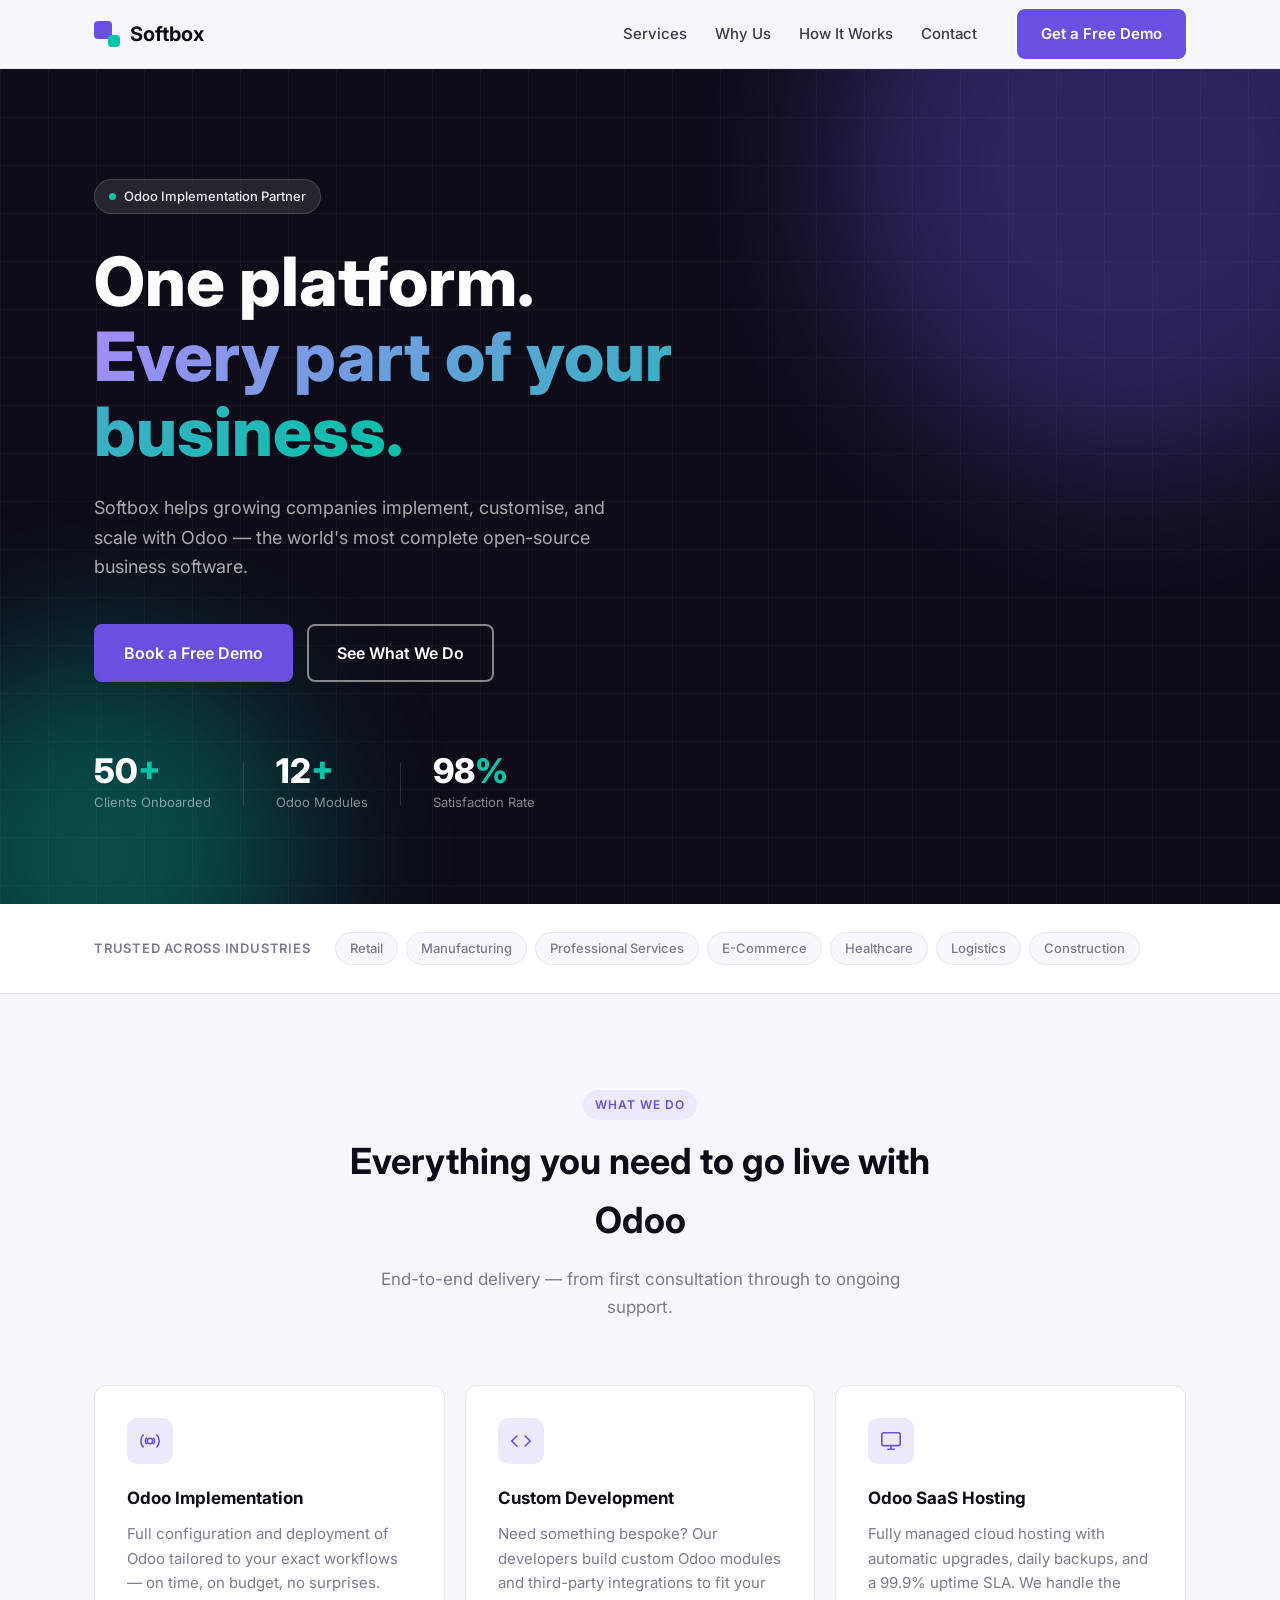
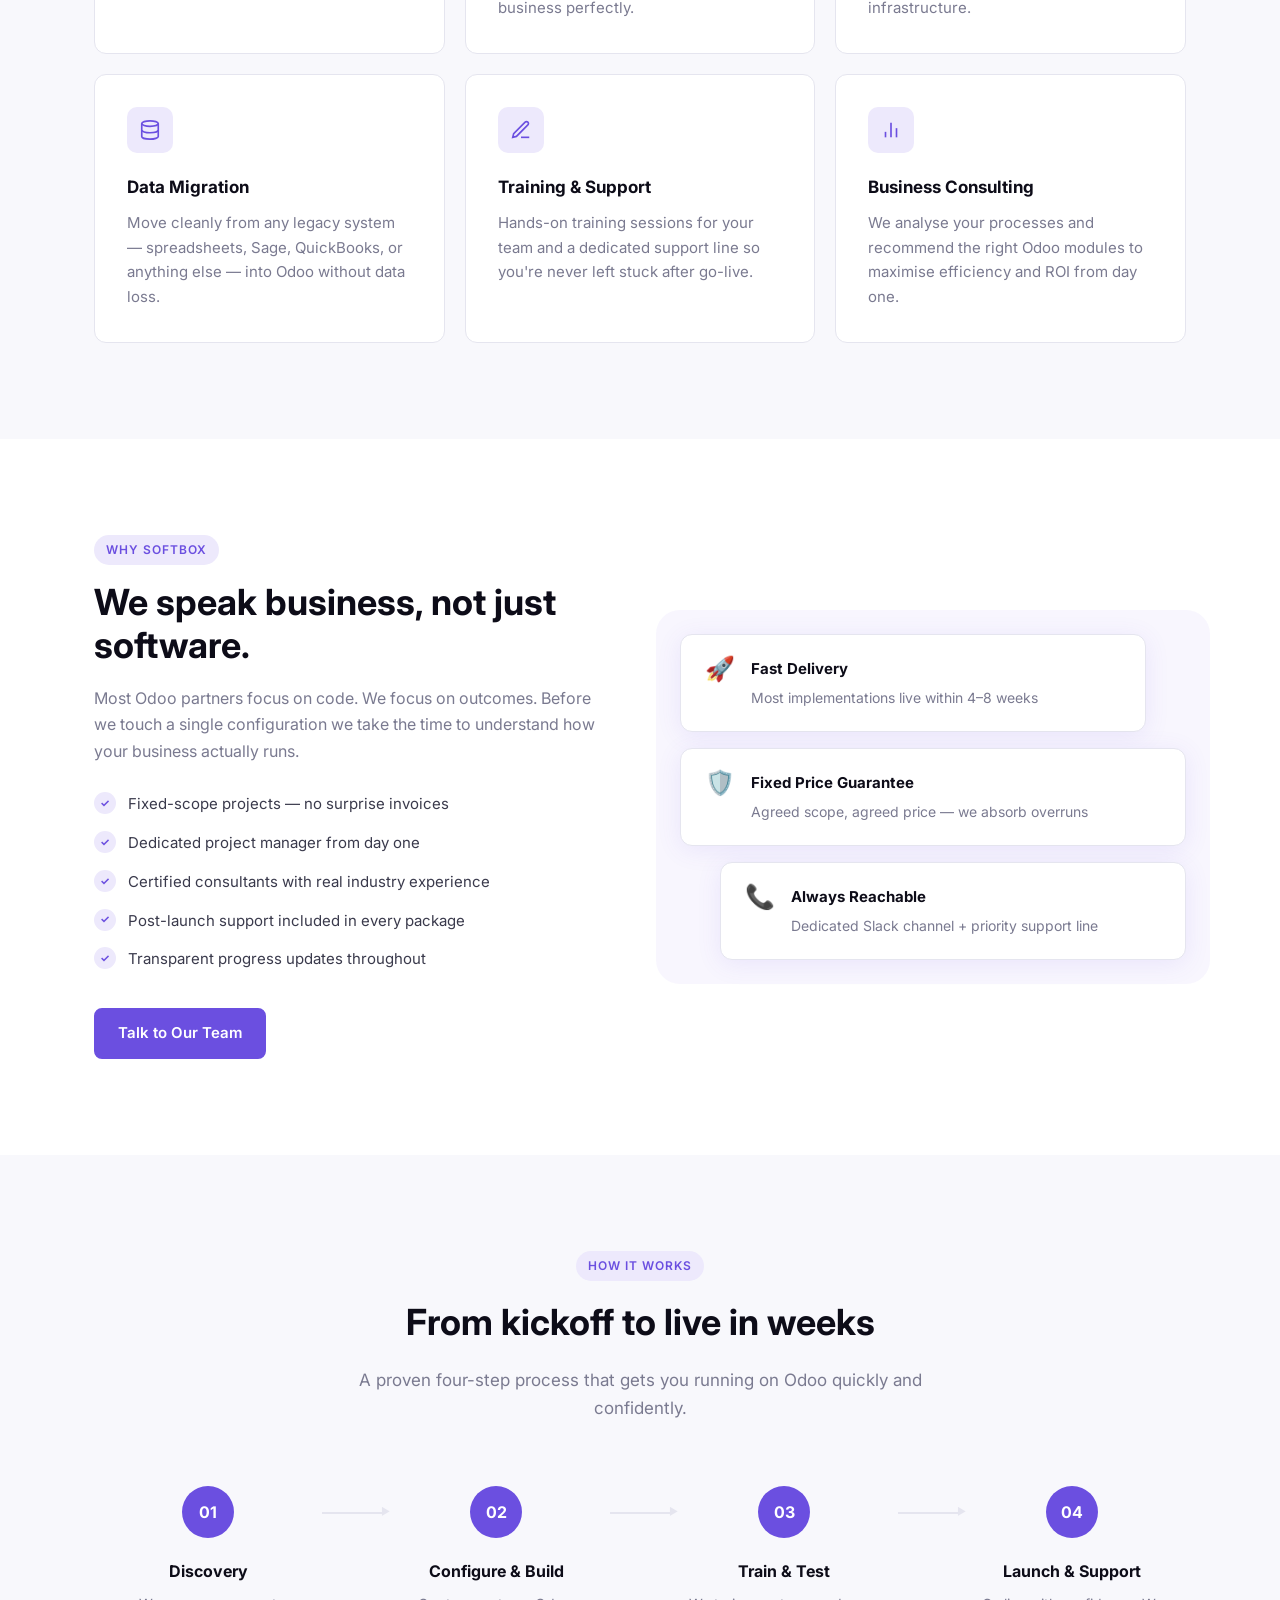
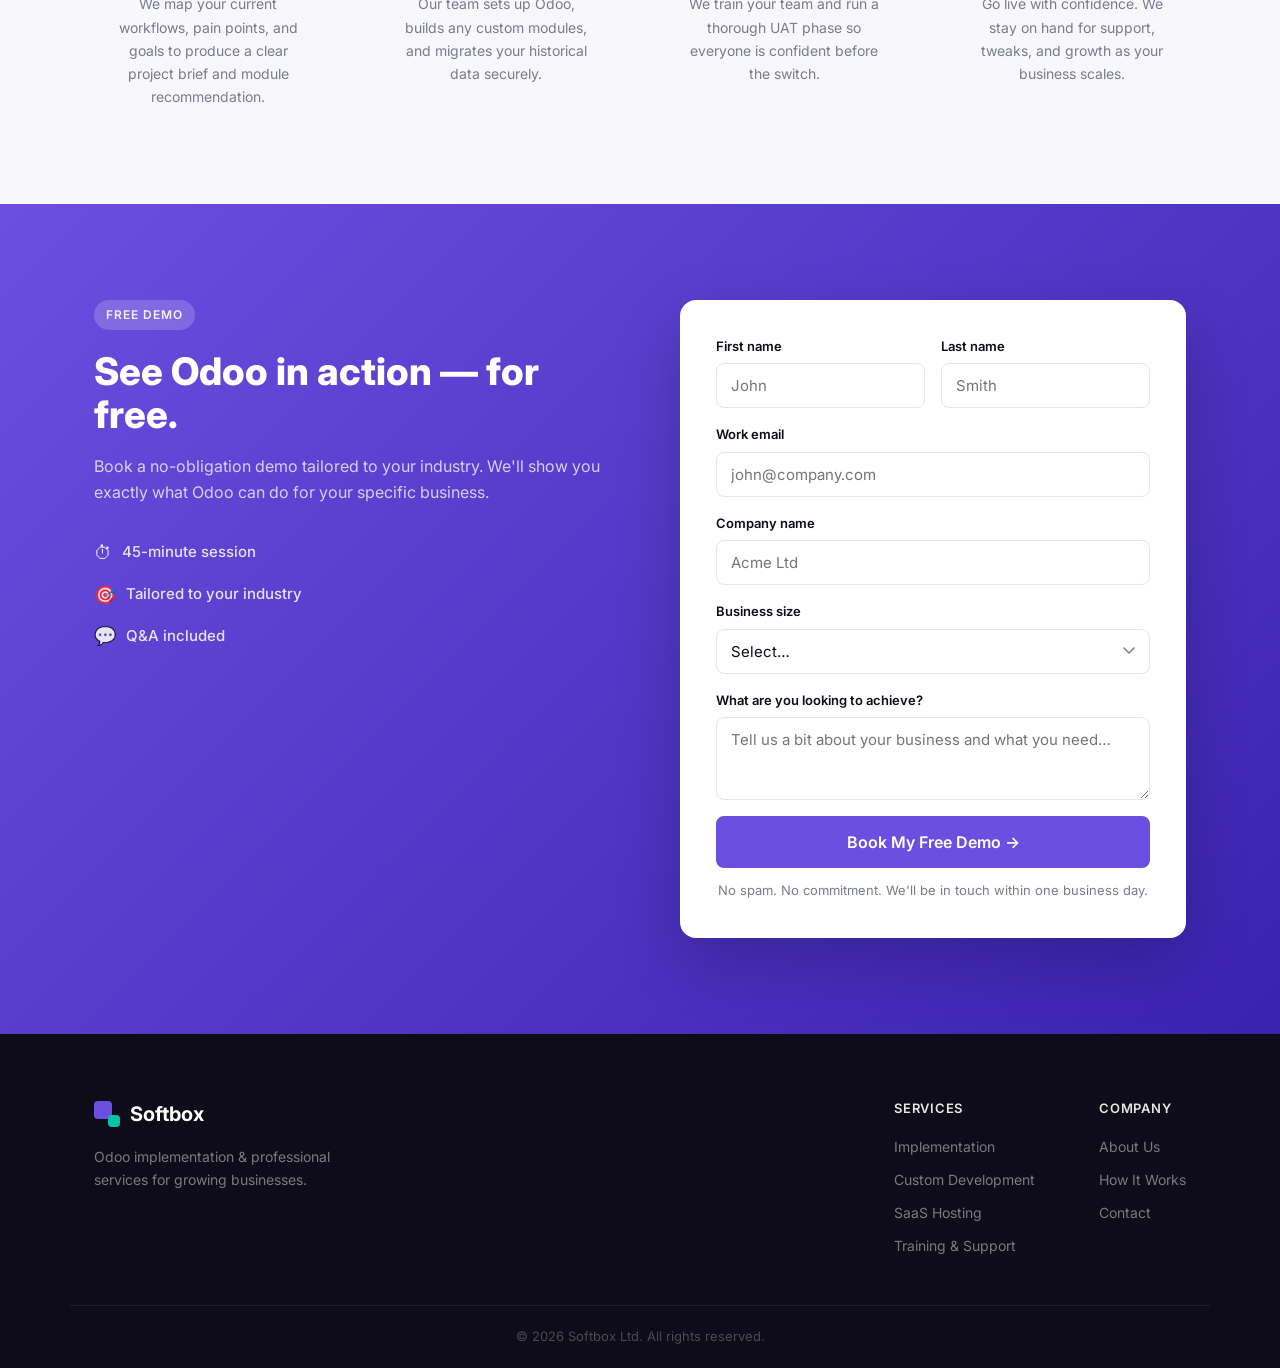
==== index.html @ 6c89c72e "main" ====
<!DOCTYPE html>
<html lang="en">
<head>
  <meta charset="UTF-8" />
  <meta name="viewport" content="width=device-width, initial-scale=1.0" />
  <meta name="description" content="Softbox helps growing businesses implement, customise, and scale with Odoo — the world's most complete business software." />
  <title>Softbox – Odoo Solutions & Professional Services</title>
  <link rel="preconnect" href="https://fonts.googleapis.com" />
  <link rel="preconnect" href="https://fonts.gstatic.com" crossorigin />
  <link href="https://fonts.googleapis.com/css2?family=Inter:wght@300;400;500;600;700;800&display=swap" rel="stylesheet" />
  <link rel="stylesheet" href="style.css" />
</head>
<body>

  <!-- NAV -->
  <header class="nav" id="nav">
    <div class="container nav__inner">
      <a href="#" class="nav__logo">
        <div class="logo-mark">
          <div class="logo-mark__sq logo-mark__sq--a"></div>
          <div class="logo-mark__sq logo-mark__sq--b"></div>
        </div>
        Softbox
      </a>
      <nav class="nav__links" id="navLinks">
        <a href="#services">Services</a>
        <a href="#why">Why Us</a>
        <a href="#process">How It Works</a>
        <a href="#contact">Contact</a>
      </nav>
      <a href="#contact" class="btn btn--primary nav__cta">Get a Free Demo</a>
      <button class="nav__burger" id="burger" aria-label="Toggle menu">
        <span></span><span></span><span></span>
      </button>
    </div>
  </header>

  <!-- HERO -->
  <section class="hero">
    <div class="hero__bg">
      <div class="hero__blob hero__blob--1"></div>
      <div class="hero__blob hero__blob--2"></div>
      <div class="hero__grid"></div>
    </div>
    <div class="container hero__inner">
      <div class="hero__pill">
        <span class="hero__pill-dot"></span>
        Odoo Implementation Partner
      </div>
      <h1 class="hero__h1">
        One platform.<br />
        <span class="grad">Every part of your business.</span>
      </h1>
      <p class="hero__sub">
        Softbox helps growing companies implement, customise, and scale with Odoo —
        the world's most complete open-source business software.
      </p>
      <div class="hero__btns">
        <a href="#contact" class="btn btn--primary btn--lg">Book a Free Demo</a>
        <a href="#services" class="btn btn--outline btn--lg">See What We Do</a>
      </div>
      <div class="hero__stats">
        <div class="hstat">
          <div class="hstat__n">50<span>+</span></div>
          <div class="hstat__l">Clients Onboarded</div>
        </div>
        <div class="hstat__sep"></div>
        <div class="hstat">
          <div class="hstat__n">12<span>+</span></div>
          <div class="hstat__l">Odoo Modules</div>
        </div>
        <div class="hstat__sep"></div>
        <div class="hstat">
          <div class="hstat__n">98<span>%</span></div>
          <div class="hstat__l">Satisfaction Rate</div>
        </div>
      </div>
    </div>
  </section>

  <!-- TRUST BAR -->
  <div class="trust">
    <div class="container trust__inner">
      <span class="trust__label">Trusted across industries</span>
      <div class="trust__pills">
        <span>Retail</span>
        <span>Manufacturing</span>
        <span>Professional Services</span>
        <span>E-Commerce</span>
        <span>Healthcare</span>
        <span>Logistics</span>
        <span>Construction</span>
      </div>
    </div>
  </div>

  <!-- SERVICES -->
  <section class="section services" id="services">
    <div class="container">
      <div class="sh">
        <span class="tag">What We Do</span>
        <h2>Everything you need to go live with Odoo</h2>
        <p>End-to-end delivery — from first consultation through to ongoing support.</p>
      </div>
      <div class="svc-grid">

        <div class="svc-card">
          <div class="svc-card__icon">
            <svg viewBox="0 0 24 24" fill="none" stroke="currentColor" stroke-width="1.8"><circle cx="12" cy="12" r="3"/><path d="M19.07 4.93a10 10 0 0 1 0 14.14M4.93 4.93a10 10 0 0 0 0 14.14"/><path d="M15.54 8.46a5 5 0 0 1 0 7.07M8.46 8.46a5 5 0 0 0 0 7.07"/></svg>
          </div>
          <h3>Odoo Implementation</h3>
          <p>Full configuration and deployment of Odoo tailored to your exact workflows — on time, on budget, no surprises.</p>
        </div>

        <div class="svc-card">
          <div class="svc-card__icon">
            <svg viewBox="0 0 24 24" fill="none" stroke="currentColor" stroke-width="1.8"><polyline points="16 18 22 12 16 6"/><polyline points="8 6 2 12 8 18"/></svg>
          </div>
          <h3>Custom Development</h3>
          <p>Need something bespoke? Our developers build custom Odoo modules and third-party integrations to fit your business perfectly.</p>
        </div>

        <div class="svc-card">
          <div class="svc-card__icon">
            <svg viewBox="0 0 24 24" fill="none" stroke="currentColor" stroke-width="1.8"><rect x="2" y="3" width="20" height="14" rx="2"/><path d="M8 21h8M12 17v4"/></svg>
          </div>
          <h3>Odoo SaaS Hosting</h3>
          <p>Fully managed cloud hosting with automatic upgrades, daily backups, and a 99.9% uptime SLA. We handle the infrastructure.</p>
        </div>

        <div class="svc-card">
          <div class="svc-card__icon">
            <svg viewBox="0 0 24 24" fill="none" stroke="currentColor" stroke-width="1.8"><ellipse cx="12" cy="5" rx="9" ry="3"/><path d="M21 12c0 1.66-4 3-9 3s-9-1.34-9-3"/><path d="M3 5v14c0 1.66 4 3 9 3s9-1.34 9-3V5"/></svg>
          </div>
          <h3>Data Migration</h3>
          <p>Move cleanly from any legacy system — spreadsheets, Sage, QuickBooks, or anything else — into Odoo without data loss.</p>
        </div>

        <div class="svc-card">
          <div class="svc-card__icon">
            <svg viewBox="0 0 24 24" fill="none" stroke="currentColor" stroke-width="1.8"><path d="M12 20h9"/><path d="M16.5 3.5a2.121 2.121 0 0 1 3 3L7 19l-4 1 1-4L16.5 3.5z"/></svg>
          </div>
          <h3>Training & Support</h3>
          <p>Hands-on training sessions for your team and a dedicated support line so you're never left stuck after go-live.</p>
        </div>

        <div class="svc-card">
          <div class="svc-card__icon">
            <svg viewBox="0 0 24 24" fill="none" stroke="currentColor" stroke-width="1.8"><line x1="18" y1="20" x2="18" y2="10"/><line x1="12" y1="20" x2="12" y2="4"/><line x1="6" y1="20" x2="6" y2="14"/></svg>
          </div>
          <h3>Business Consulting</h3>
          <p>We analyse your processes and recommend the right Odoo modules to maximise efficiency and ROI from day one.</p>
        </div>

      </div>
    </div>
  </section>

  <!-- WHY SOFTBOX -->
  <section class="section why" id="why">
    <div class="container why__inner">
      <div class="why__left">
        <span class="tag">Why Softbox</span>
        <h2>We speak business, not just software.</h2>
        <p>Most Odoo partners focus on code. We focus on outcomes. Before we touch a single configuration we take the time to understand how your business actually runs.</p>
        <ul class="checklist">
          <li><span class="tick">✓</span> Fixed-scope projects — no surprise invoices</li>
          <li><span class="tick">✓</span> Dedicated project manager from day one</li>
          <li><span class="tick">✓</span> Certified consultants with real industry experience</li>
          <li><span class="tick">✓</span> Post-launch support included in every package</li>
          <li><span class="tick">✓</span> Transparent progress updates throughout</li>
        </ul>
        <a href="#contact" class="btn btn--primary">Talk to Our Team</a>
      </div>
      <div class="why__right">
        <div class="why__card why__card--top">
          <div class="why__card-icon">🚀</div>
          <div>
            <strong>Fast Delivery</strong>
            <p>Most implementations live within 4–8 weeks</p>
          </div>
        </div>
        <div class="why__card why__card--mid">
          <div class="why__card-icon">🛡️</div>
          <div>
            <strong>Fixed Price Guarantee</strong>
            <p>Agreed scope, agreed price — we absorb overruns</p>
          </div>
        </div>
        <div class="why__card why__card--bot">
          <div class="why__card-icon">📞</div>
          <div>
            <strong>Always Reachable</strong>
            <p>Dedicated Slack channel + priority support line</p>
          </div>
        </div>
        <div class="why__deco"></div>
      </div>
    </div>
  </section>

  <!-- PROCESS -->
  <section class="section process" id="process">
    <div class="container">
      <div class="sh">
        <span class="tag">How It Works</span>
        <h2>From kickoff to live in weeks</h2>
        <p>A proven four-step process that gets you running on Odoo quickly and confidently.</p>
      </div>
      <div class="steps">
        <div class="step">
          <div class="step__num">01</div>
          <div class="step__body">
            <h3>Discovery</h3>
            <p>We map your current workflows, pain points, and goals to produce a clear project brief and module recommendation.</p>
          </div>
        </div>
        <div class="step__line"></div>
        <div class="step">
          <div class="step__num">02</div>
          <div class="step__body">
            <h3>Configure & Build</h3>
            <p>Our team sets up Odoo, builds any custom modules, and migrates your historical data securely.</p>
          </div>
        </div>
        <div class="step__line"></div>
        <div class="step">
          <div class="step__num">03</div>
          <div class="step__body">
            <h3>Train & Test</h3>
            <p>We train your team and run a thorough UAT phase so everyone is confident before the switch.</p>
          </div>
        </div>
        <div class="step__line"></div>
        <div class="step">
          <div class="step__num">04</div>
          <div class="step__body">
            <h3>Launch & Support</h3>
            <p>Go live with confidence. We stay on hand for support, tweaks, and growth as your business scales.</p>
          </div>
        </div>
      </div>
    </div>
  </section>

  <!-- CONTACT / CTA -->
  <section class="section contact" id="contact">
    <div class="container contact__inner">
      <div class="contact__left">
        <span class="tag tag--light">Free Demo</span>
        <h2>See Odoo in action — for free.</h2>
        <p>Book a no-obligation demo tailored to your industry. We'll show you exactly what Odoo can do for your specific business.</p>
        <div class="contact__perks">
          <div class="perk"><span>⏱</span> 45-minute session</div>
          <div class="perk"><span>🎯</span> Tailored to your industry</div>
          <div class="perk"><span>💬</span> Q&amp;A included</div>
        </div>
      </div>
      <div class="contact__right">
        <!-- Replace YOUR_FORM_ID with your Formspree form ID after signing up at formspree.io -->
        <form class="form" action="https://formspree.io/f/YOUR_FORM_ID" method="POST">
          <div class="form__row">
            <div class="form__group">
              <label for="fname">First name</label>
              <input id="fname" type="text" name="first_name" placeholder="John" required />
            </div>
            <div class="form__group">
              <label for="lname">Last name</label>
              <input id="lname" type="text" name="last_name" placeholder="Smith" required />
            </div>
          </div>
          <div class="form__group">
            <label for="email">Work email</label>
            <input id="email" type="email" name="email" placeholder="john@company.com" required />
          </div>
          <div class="form__group">
            <label for="company">Company name</label>
            <input id="company" type="text" name="company" placeholder="Acme Ltd" required />
          </div>
          <div class="form__group">
            <label for="size">Business size</label>
            <select id="size" name="size">
              <option value="" disabled selected>Select…</option>
              <option>1–10 employees</option>
              <option>11–50 employees</option>
              <option>51–200 employees</option>
              <option>200+ employees</option>
            </select>
          </div>
          <div class="form__group">
            <label for="msg">What are you looking to achieve?</label>
            <textarea id="msg" name="message" rows="3" placeholder="Tell us a bit about your business and what you need…"></textarea>
          </div>
          <button type="submit" class="btn btn--primary btn--lg btn--full">Book My Free Demo →</button>
          <p class="form__note">No spam. No commitment. We'll be in touch within one business day.</p>
        </form>
      </div>
    </div>
  </section>

  <!-- FOOTER -->
  <footer class="footer">
    <div class="container footer__inner">
      <div class="footer__brand">
        <a href="#" class="nav__logo footer__logo">
          <div class="logo-mark">
            <div class="logo-mark__sq logo-mark__sq--a"></div>
            <div class="logo-mark__sq logo-mark__sq--b"></div>
          </div>
          Softbox
        </a>
        <p>Odoo implementation &amp; professional services for growing businesses.</p>
      </div>
      <div class="footer__nav">
        <div class="footer__col">
          <h4>Services</h4>
          <a href="#services">Implementation</a>
          <a href="#services">Custom Development</a>
          <a href="#services">SaaS Hosting</a>
          <a href="#services">Training & Support</a>
        </div>
        <div class="footer__col">
          <h4>Company</h4>
          <a href="#why">About Us</a>
          <a href="#process">How It Works</a>
          <a href="#contact">Contact</a>
        </div>
      </div>
    </div>
    <div class="footer__bar">
      <div class="container">
        <p>&copy; 2026 Softbox Ltd. All rights reserved.</p>
      </div>
    </div>
  </footer>

  <script src="script.js"></script>
</body>
</html>
---- style.css ----
/* ============================================================
   SOFTBOX – STYLESHEET
   ============================================================ */

*, *::before, *::after { box-sizing: border-box; margin: 0; padding: 0; }

:root {
  --brand:        #6B4FE0;
  --brand-dark:   #4f35c2;
  --brand-light:  #ede9fc;
  --accent:       #00C4A7;
  --dark:         #0d0c18;
  --body:         #3a3a4c;
  --muted:        #7a7a90;
  --border:       #e5e5ef;
  --bg:           #f8f8fc;
  --white:        #ffffff;
  --r:            12px;
  --shadow:       0 4px 24px rgba(107,79,224,.10);
  --shadow-lg:    0 12px 48px rgba(107,79,224,.16);
  --font:         'Inter', system-ui, sans-serif;
}

html  { scroll-behavior: smooth; }
body  { font-family: var(--font); color: var(--body); background: var(--bg); line-height: 1.65; }
img   { display: block; max-width: 100%; }
a     { text-decoration: none; }

/* ---- LAYOUT ---- */
.container { max-width: 1140px; margin: 0 auto; padding: 0 24px; }
.section   { padding: 96px 0; }
.sh        { text-align: center; max-width: 580px; margin: 0 auto 64px; }
.sh h2     { font-size: clamp(26px, 3.5vw, 36px); font-weight: 700; color: var(--dark); margin: 12px 0 14px; }
.sh p      { color: var(--muted); font-size: 17px; }

/* ---- TAGS ---- */
.tag {
  display: inline-block;
  background: var(--brand-light);
  color: var(--brand);
  font-size: 12px;
  font-weight: 600;
  letter-spacing: .08em;
  text-transform: uppercase;
  padding: 5px 12px;
  border-radius: 100px;
}
.tag--light {
  background: rgba(255,255,255,.18);
  color: rgba(255,255,255,.9);
}

/* ---- BUTTONS ---- */
.btn {
  display: inline-flex;
  align-items: center;
  justify-content: center;
  padding: 11px 22px;
  border-radius: 8px;
  font-family: var(--font);
  font-size: 15px;
  font-weight: 600;
  cursor: pointer;
  border: 2px solid transparent;
  transition: all .18s ease;
  white-space: nowrap;
}
.btn--primary {
  background: var(--brand);
  color: var(--white);
  border-color: var(--brand);
}
.btn--primary:hover {
  background: var(--brand-dark);
  border-color: var(--brand-dark);
  transform: translateY(-2px);
  box-shadow: var(--shadow);
}
.btn--outline {
  background: transparent;
  color: var(--white);
  border-color: rgba(255,255,255,.5);
}
.btn--outline:hover {
  background: rgba(255,255,255,.1);
  border-color: rgba(255,255,255,.9);
}
.btn--lg   { padding: 14px 28px; font-size: 16px; }
.btn--full { width: 100%; }

/* ---- LOGO MARK ---- */
.logo-mark {
  width: 26px;
  height: 26px;
  position: relative;
  flex-shrink: 0;
}
.logo-mark__sq {
  position: absolute;
  border-radius: 4px;
}
.logo-mark__sq--a {
  width: 18px;
  height: 18px;
  background: var(--brand);
  top: 0;
  left: 0;
}
.logo-mark__sq--b {
  width: 12px;
  height: 12px;
  background: var(--accent);
  bottom: 0;
  right: 0;
}

/* ============================================================
   NAV
   ============================================================ */
.nav {
  position: sticky;
  top: 0;
  z-index: 200;
  background: rgba(248,248,252,.92);
  backdrop-filter: blur(14px);
  border-bottom: 1px solid var(--border);
  transition: box-shadow .2s;
}
.nav.scrolled { box-shadow: 0 2px 16px rgba(0,0,0,.07); }

.nav__inner {
  display: flex;
  align-items: center;
  height: 68px;
  gap: 32px;
}
.nav__logo {
  display: flex;
  align-items: center;
  gap: 10px;
  font-size: 20px;
  font-weight: 700;
  color: var(--dark);
  flex-shrink: 0;
}
.nav__links {
  display: flex;
  gap: 28px;
  margin-left: auto;
}
.nav__links a {
  color: var(--body);
  font-size: 15px;
  font-weight: 500;
  transition: color .15s;
}
.nav__links a:hover { color: var(--brand); }
.nav__cta { margin-left: 8px; flex-shrink: 0; }

/* Burger */
.nav__burger {
  display: none;
  flex-direction: column;
  justify-content: space-between;
  width: 26px;
  height: 18px;
  background: none;
  border: none;
  cursor: pointer;
  margin-left: auto;
}
.nav__burger span {
  display: block;
  height: 2px;
  background: var(--dark);
  border-radius: 2px;
  transition: all .25s;
}
.nav__burger.open span:nth-child(1) { transform: translateY(8px) rotate(45deg); }
.nav__burger.open span:nth-child(2) { opacity: 0; }
.nav__burger.open span:nth-child(3) { transform: translateY(-8px) rotate(-45deg); }

/* ============================================================
   HERO
   ============================================================ */
.hero {
  position: relative;
  padding: 110px 0 90px;
  overflow: hidden;
  background: var(--dark);
  color: var(--white);
}

.hero__bg {
  position: absolute;
  inset: 0;
  pointer-events: none;
  overflow: hidden;
}
.hero__blob {
  position: absolute;
  border-radius: 50%;
  filter: blur(80px);
  opacity: .35;
}
.hero__blob--1 {
  width: 600px;
  height: 600px;
  background: var(--brand);
  top: -200px;
  right: -150px;
}
.hero__blob--2 {
  width: 400px;
  height: 400px;
  background: var(--accent);
  bottom: -150px;
  left: -100px;
}
.hero__grid {
  position: absolute;
  inset: 0;
  background-image:
    linear-gradient(rgba(255,255,255,.03) 1px, transparent 1px),
    linear-gradient(90deg, rgba(255,255,255,.03) 1px, transparent 1px);
  background-size: 48px 48px;
}

.hero__inner { position: relative; z-index: 1; }

.hero__pill {
  display: inline-flex;
  align-items: center;
  gap: 8px;
  background: rgba(255,255,255,.10);
  border: 1px solid rgba(255,255,255,.15);
  color: rgba(255,255,255,.90);
  font-size: 13px;
  font-weight: 500;
  padding: 6px 14px;
  border-radius: 100px;
  margin-bottom: 30px;
}
.hero__pill-dot {
  width: 7px;
  height: 7px;
  background: var(--accent);
  border-radius: 50%;
  flex-shrink: 0;
}

.hero__h1 {
  font-size: clamp(38px, 6vw, 68px);
  font-weight: 800;
  line-height: 1.1;
  color: var(--white);
  max-width: 740px;
  margin-bottom: 24px;
}
.grad {
  background: linear-gradient(135deg, #a78bfa, var(--accent));
  -webkit-background-clip: text;
  -webkit-text-fill-color: transparent;
  background-clip: text;
}
.hero__sub {
  font-size: 18px;
  color: rgba(255,255,255,.65);
  max-width: 520px;
  margin-bottom: 42px;
}
.hero__btns {
  display: flex;
  gap: 14px;
  flex-wrap: wrap;
  margin-bottom: 72px;
}
.hero__stats {
  display: flex;
  align-items: center;
  gap: 32px;
  flex-wrap: wrap;
}
.hstat__n {
  font-size: 34px;
  font-weight: 800;
  color: var(--white);
  line-height: 1;
}
.hstat__n span { color: var(--accent); }
.hstat__l { font-size: 13px; color: rgba(255,255,255,.50); margin-top: 4px; }
.hstat__sep { width: 1px; height: 44px; background: rgba(255,255,255,.12); }

/* ============================================================
   TRUST BAR
   ============================================================ */
.trust {
  background: var(--white);
  border-bottom: 1px solid var(--border);
  padding: 28px 0;
}
.trust__inner {
  display: flex;
  align-items: center;
  gap: 24px;
  flex-wrap: wrap;
}
.trust__label {
  font-size: 13px;
  font-weight: 600;
  color: var(--muted);
  text-transform: uppercase;
  letter-spacing: .06em;
  flex-shrink: 0;
}
.trust__pills {
  display: flex;
  gap: 8px;
  flex-wrap: wrap;
}
.trust__pills span {
  background: var(--bg);
  border: 1px solid var(--border);
  border-radius: 100px;
  padding: 5px 14px;
  font-size: 13px;
  font-weight: 500;
  color: var(--muted);
}

/* ============================================================
   SERVICES
   ============================================================ */
.services { background: var(--bg); }

.svc-grid {
  display: grid;
  grid-template-columns: repeat(auto-fit, minmax(320px, 1fr));
  gap: 20px;
}

.svc-card {
  background: var(--white);
  border: 1px solid var(--border);
  border-radius: var(--r);
  padding: 32px;
  transition: box-shadow .2s, transform .2s, border-color .2s;
}
.svc-card:hover {
  box-shadow: var(--shadow-lg);
  transform: translateY(-4px);
  border-color: var(--brand-light);
}
.svc-card__icon {
  width: 46px;
  height: 46px;
  background: var(--brand-light);
  border-radius: 10px;
  display: flex;
  align-items: center;
  justify-content: center;
  margin-bottom: 20px;
  color: var(--brand);
}
.svc-card__icon svg { width: 22px; height: 22px; }
.svc-card h3 { font-size: 17px; font-weight: 700; color: var(--dark); margin-bottom: 10px; }
.svc-card p  { color: var(--muted); font-size: 15px; line-height: 1.65; }

/* ============================================================
   WHY SOFTBOX
   ============================================================ */
.why { background: var(--white); }

.why__inner {
  display: grid;
  grid-template-columns: 1fr 1fr;
  gap: 80px;
  align-items: center;
}
.why__left .tag    { margin-bottom: 16px; }
.why__left h2      { font-size: clamp(26px, 3.5vw, 36px); font-weight: 700; color: var(--dark); margin-bottom: 18px; line-height: 1.2; }
.why__left > p     { color: var(--muted); font-size: 16px; margin-bottom: 28px; }

.checklist { list-style: none; display: flex; flex-direction: column; gap: 14px; margin-bottom: 36px; }
.checklist li { display: flex; align-items: flex-start; gap: 12px; font-size: 15px; color: var(--body); }
.tick {
  display: inline-flex;
  align-items: center;
  justify-content: center;
  width: 22px;
  height: 22px;
  background: var(--brand-light);
  color: var(--brand);
  border-radius: 50%;
  font-size: 11px;
  font-weight: 700;
  flex-shrink: 0;
}

.why__right {
  position: relative;
  display: flex;
  flex-direction: column;
  gap: 16px;
}
.why__deco {
  position: absolute;
  inset: -24px;
  background: var(--brand-light);
  border-radius: 24px;
  z-index: 0;
  opacity: .4;
}
.why__card {
  position: relative;
  z-index: 1;
  background: var(--white);
  border: 1px solid var(--border);
  border-radius: var(--r);
  padding: 22px 24px;
  display: flex;
  align-items: flex-start;
  gap: 16px;
  box-shadow: var(--shadow);
}
.why__card--top { margin-right: 40px; }
.why__card--bot { margin-left: 40px; }
.why__card-icon { font-size: 24px; flex-shrink: 0; line-height: 1; }
.why__card strong { display: block; font-size: 15px; font-weight: 700; color: var(--dark); margin-bottom: 4px; }
.why__card p { font-size: 14px; color: var(--muted); }

/* ============================================================
   PROCESS
   ============================================================ */
.process { background: var(--bg); }

.steps {
  display: flex;
  align-items: flex-start;
  gap: 0;
}
.step {
  flex: 1;
  display: flex;
  flex-direction: column;
  align-items: center;
  text-align: center;
  padding: 0 16px;
}
.step__num {
  width: 52px;
  height: 52px;
  border-radius: 50%;
  background: var(--brand);
  color: var(--white);
  font-size: 16px;
  font-weight: 700;
  display: flex;
  align-items: center;
  justify-content: center;
  margin-bottom: 20px;
  flex-shrink: 0;
}
.step__body h3 { font-size: 16px; font-weight: 700; color: var(--dark); margin-bottom: 8px; }
.step__body p  { font-size: 14px; color: var(--muted); }
.step__line {
  flex: 0 0 auto;
  height: 2px;
  width: 60px;
  background: var(--border);
  margin-top: 26px;
  position: relative;
}
.step__line::after {
  content: '▶';
  position: absolute;
  right: -8px;
  top: -9px;
  font-size: 10px;
  color: var(--border);
}

/* ============================================================
   CONTACT
   ============================================================ */
.contact {
  background: linear-gradient(135deg, var(--brand) 0%, #3a22b0 100%);
  color: var(--white);
}

.contact__inner {
  display: grid;
  grid-template-columns: 1fr 1fr;
  gap: 80px;
  align-items: start;
}
.contact__left .tag { margin-bottom: 20px; }
.contact__left h2 {
  font-size: clamp(26px, 3.5vw, 38px);
  font-weight: 800;
  color: var(--white);
  margin-bottom: 16px;
  line-height: 1.15;
}
.contact__left > p { color: rgba(255,255,255,.75); font-size: 16px; margin-bottom: 32px; }

.contact__perks { display: flex; flex-direction: column; gap: 12px; }
.perk {
  display: flex;
  align-items: center;
  gap: 10px;
  font-size: 15px;
  color: rgba(255,255,255,.85);
  font-weight: 500;
}
.perk span { font-size: 18px; }

/* FORM */
.form {
  background: var(--white);
  border-radius: 16px;
  padding: 36px;
  display: flex;
  flex-direction: column;
  gap: 16px;
  box-shadow: 0 24px 64px rgba(0,0,0,.20);
}
.form__row { display: grid; grid-template-columns: 1fr 1fr; gap: 16px; }
.form__group { display: flex; flex-direction: column; gap: 6px; }
.form__group label { font-size: 13px; font-weight: 600; color: var(--dark); }
.form__group input,
.form__group select,
.form__group textarea {
  width: 100%;
  padding: 12px 14px;
  border: 1.5px solid var(--border);
  border-radius: 8px;
  font-family: var(--font);
  font-size: 15px;
  color: var(--dark);
  background: var(--white);
  outline: none;
  transition: border-color .15s, box-shadow .15s;
  resize: vertical;
}
.form__group input:focus,
.form__group select:focus,
.form__group textarea:focus {
  border-color: var(--brand);
  box-shadow: 0 0 0 3px var(--brand-light);
}
.form__group select { appearance: none; background-image: url("data:image/svg+xml,%3Csvg xmlns='http://www.w3.org/2000/svg' width='12' height='8' viewBox='0 0 12 8'%3E%3Cpath d='M1 1l5 5 5-5' stroke='%237a7a90' stroke-width='1.5' fill='none' stroke-linecap='round'/%3E%3C/svg%3E"); background-repeat: no-repeat; background-position: right 14px center; }

.form .btn--primary {
  background: var(--brand);
  border-color: var(--brand);
  font-size: 16px;
}
.form .btn--primary:hover { background: var(--brand-dark); border-color: var(--brand-dark); }
.form__note { font-size: 13px; color: var(--muted); text-align: center; margin-top: -4px; }

/* ============================================================
   FOOTER
   ============================================================ */
.footer { background: var(--dark); padding: 64px 0 0; }

.footer__inner {
  display: grid;
  grid-template-columns: 1fr auto;
  gap: 80px;
  padding-bottom: 48px;
  border-bottom: 1px solid rgba(255,255,255,.08);
}

.footer__logo { color: var(--white); margin-bottom: 14px; }
.footer__brand p { font-size: 14px; color: rgba(255,255,255,.45); max-width: 260px; }

.footer__nav { display: flex; gap: 64px; }
.footer__col { display: flex; flex-direction: column; gap: 10px; }
.footer__col h4 { font-size: 13px; font-weight: 600; color: rgba(255,255,255,.9); text-transform: uppercase; letter-spacing: .06em; margin-bottom: 6px; }
.footer__col a { font-size: 14px; color: rgba(255,255,255,.45); transition: color .15s; }
.footer__col a:hover { color: var(--white); }

.footer__bar { padding: 20px 0; }
.footer__bar p { font-size: 13px; color: rgba(255,255,255,.25); text-align: center; }

/* ============================================================
   RESPONSIVE
   ============================================================ */
@media (max-width: 900px) {
  .why__inner     { grid-template-columns: 1fr; gap: 48px; }
  .why__right     { display: none; }
  .contact__inner { grid-template-columns: 1fr; gap: 48px; }
  .footer__inner  { grid-template-columns: 1fr; gap: 40px; }
}

@media (max-width: 768px) {
  .section { padding: 72px 0; }

  .nav__links  { display: none; position: absolute; top: 68px; left: 0; right: 0; background: var(--white); border-bottom: 1px solid var(--border); flex-direction: column; gap: 0; padding: 8px 0; box-shadow: 0 8px 24px rgba(0,0,0,.08); }
  .nav__links.open { display: flex; }
  .nav__links a  { padding: 14px 24px; border-radius: 0; }
  .nav__cta      { display: none; }
  .nav__burger   { display: flex; }

  .steps { flex-direction: column; align-items: center; gap: 0; }
  .step  { max-width: 320px; padding: 0 24px 32px; }
  .step__line { width: 2px; height: 40px; margin: 0 0 0 0; }
  .step__line::after { content: '▼'; top: auto; bottom: -8px; right: -5px; }

  .form__row { grid-template-columns: 1fr; }
  .form      { padding: 24px; }

  .hero__h1 { font-size: clamp(32px, 8vw, 48px); }

  .footer__nav { gap: 32px; }
}

@media (max-width: 480px) {
  .trust__inner { flex-direction: column; align-items: flex-start; }
  .hstat__sep   { display: none; }
  .hero__stats  { gap: 20px; }
}
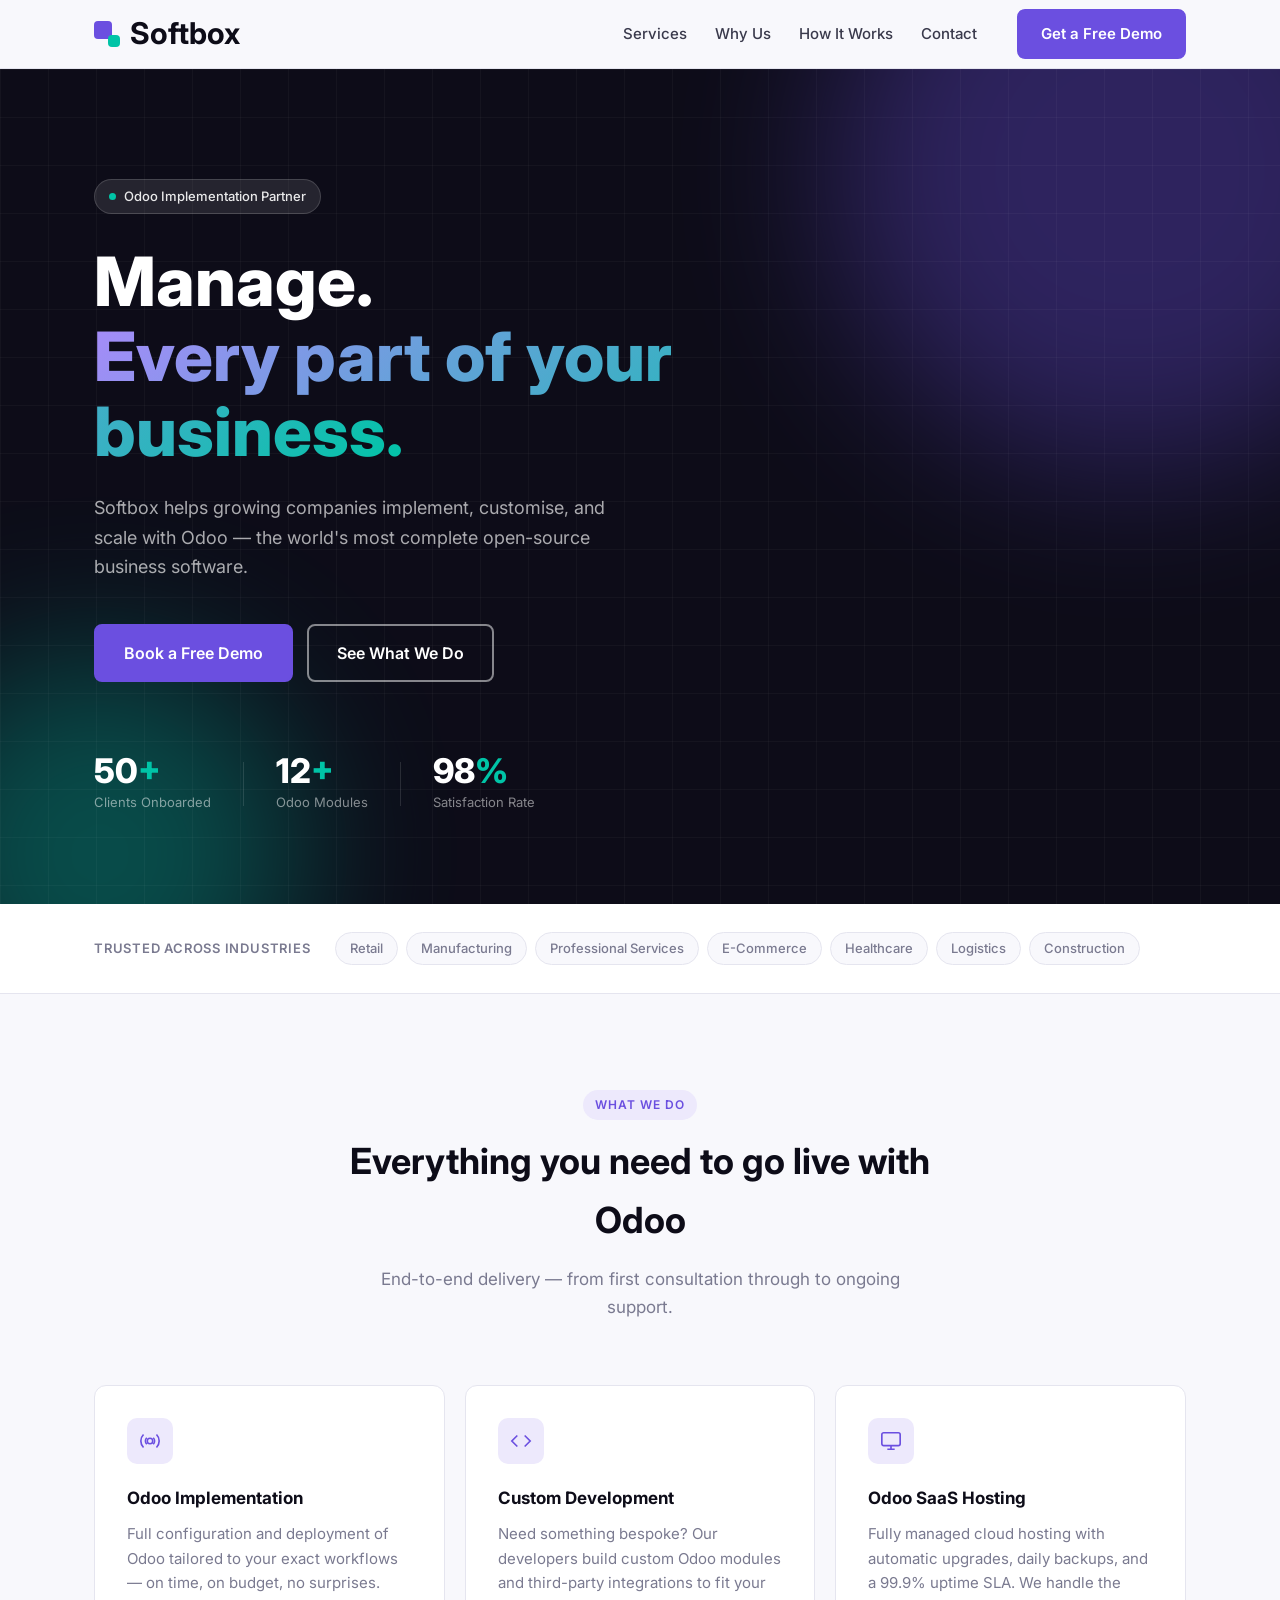
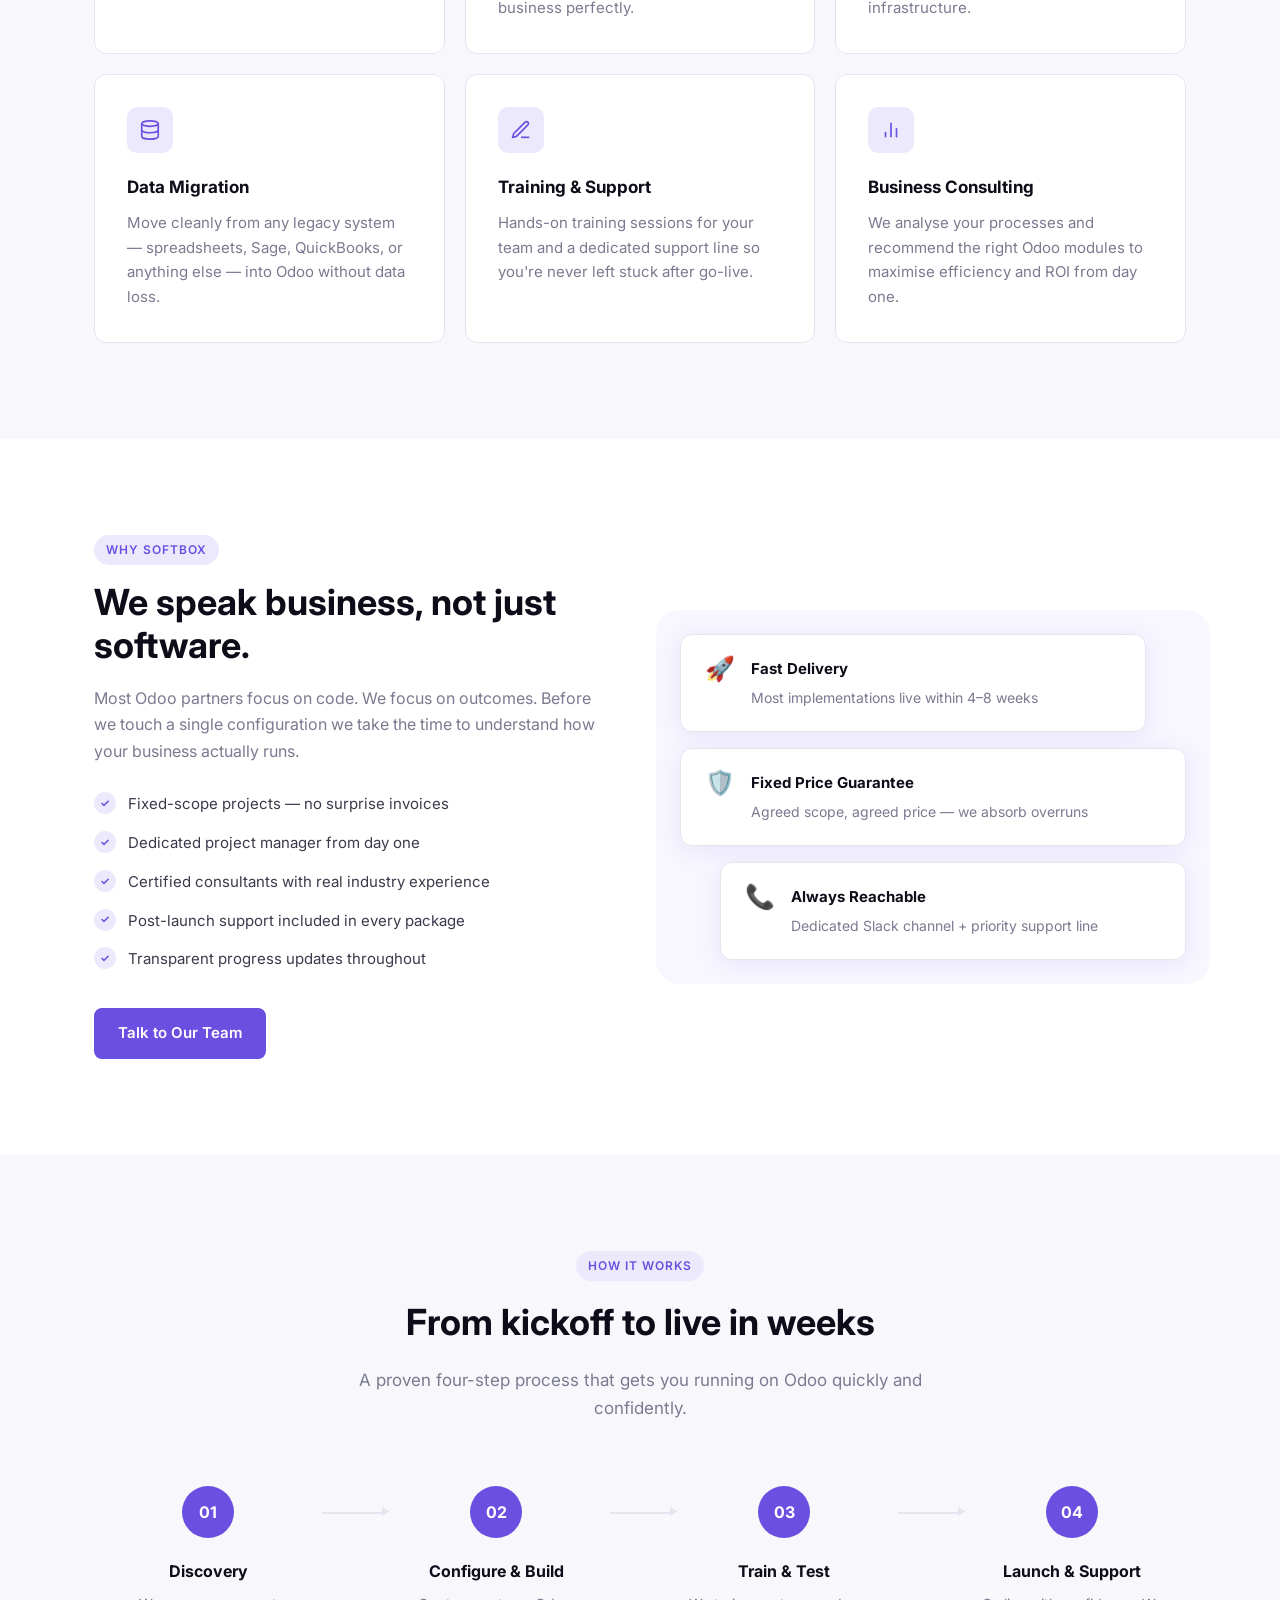
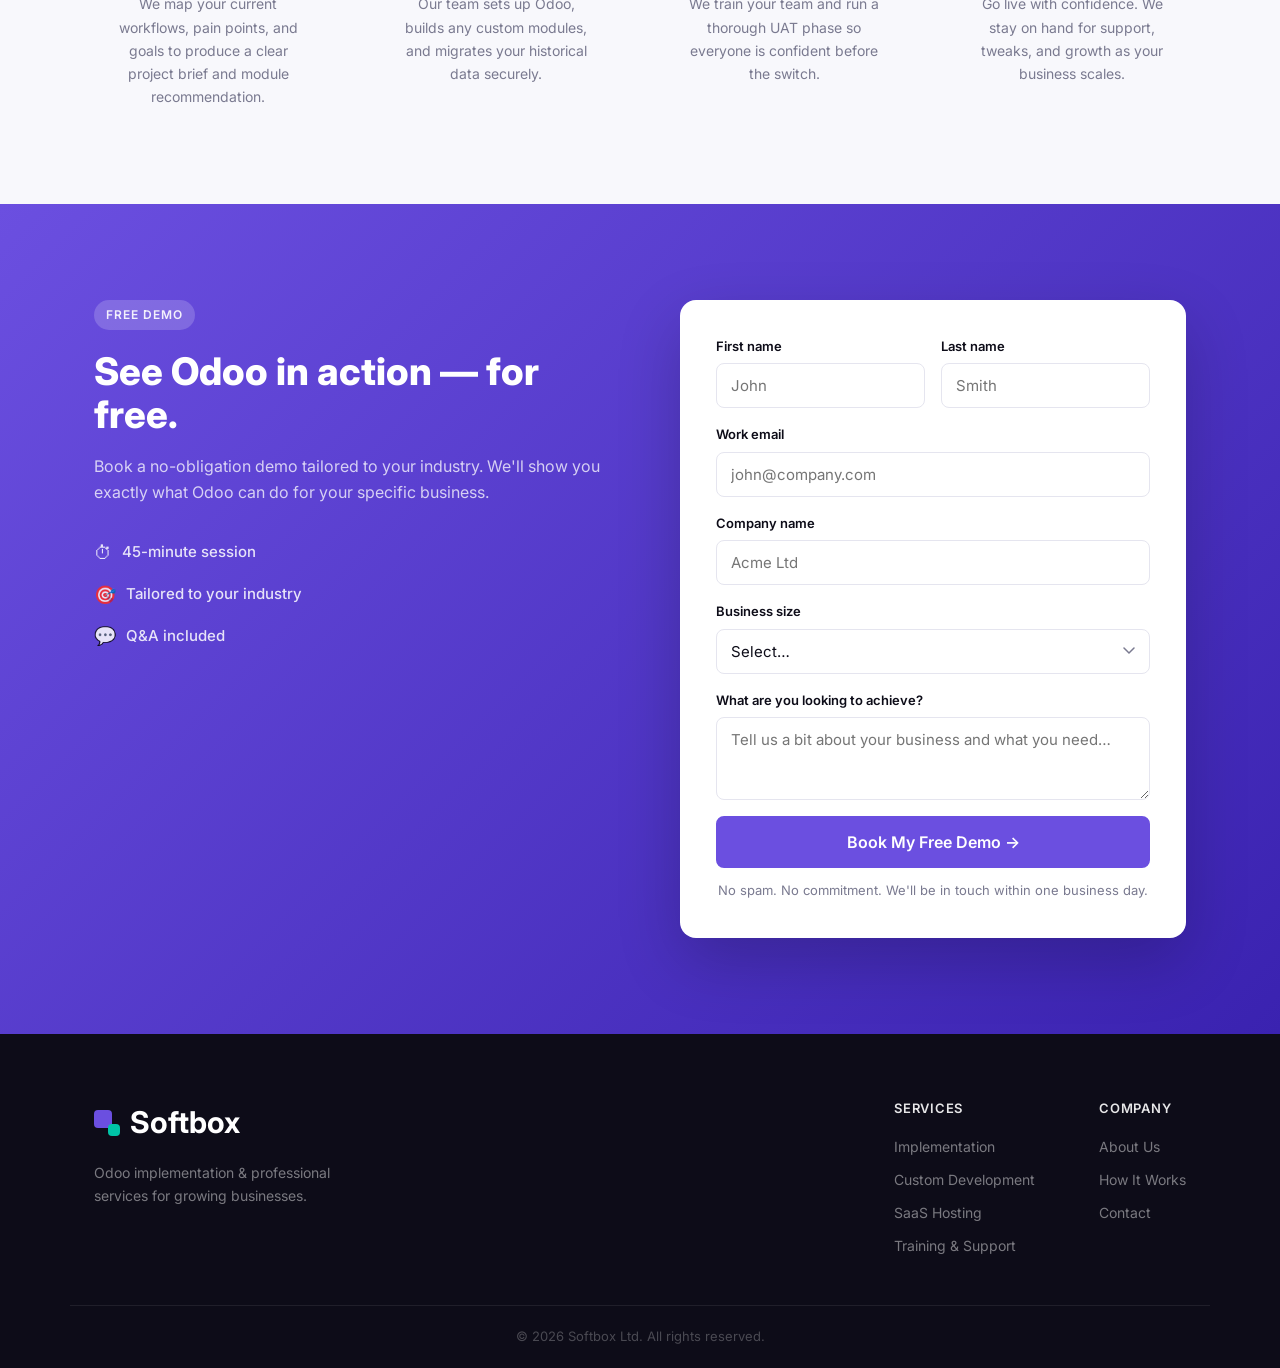
==== commit d09c0e17: "manage" ====
--- a/index.html
+++ b/index.html
@@ -48,7 +48,7 @@
         Odoo Implementation Partner
       </div>
       <h1 class="hero__h1">
-        One platform.<br />
+        Manage.<br />
         <span class="grad">Every part of your business.</span>
       </h1>
       <p class="hero__sub">
--- a/style.css
+++ b/style.css
@@ -134,14 +134,20 @@
   height: 68px;
   gap: 32px;
 }
+@keyframes logoIn {
+  0%   { opacity: 0; transform: translateY(20px) scale(0.8); letter-spacing: .3em; }
+  100% { opacity: 1; transform: translateY(0) scale(1);    letter-spacing: normal; }
+}
+
 .nav__logo {
   display: flex;
   align-items: center;
   gap: 10px;
-  font-size: 20px;
+  font-size: 30px;
   font-weight: 700;
   color: var(--dark);
   flex-shrink: 0;
+  animation: logoIn 1.2s cubic-bezier(.16,1,.3,1) both;
 }
 .nav__links {
   display: flex;
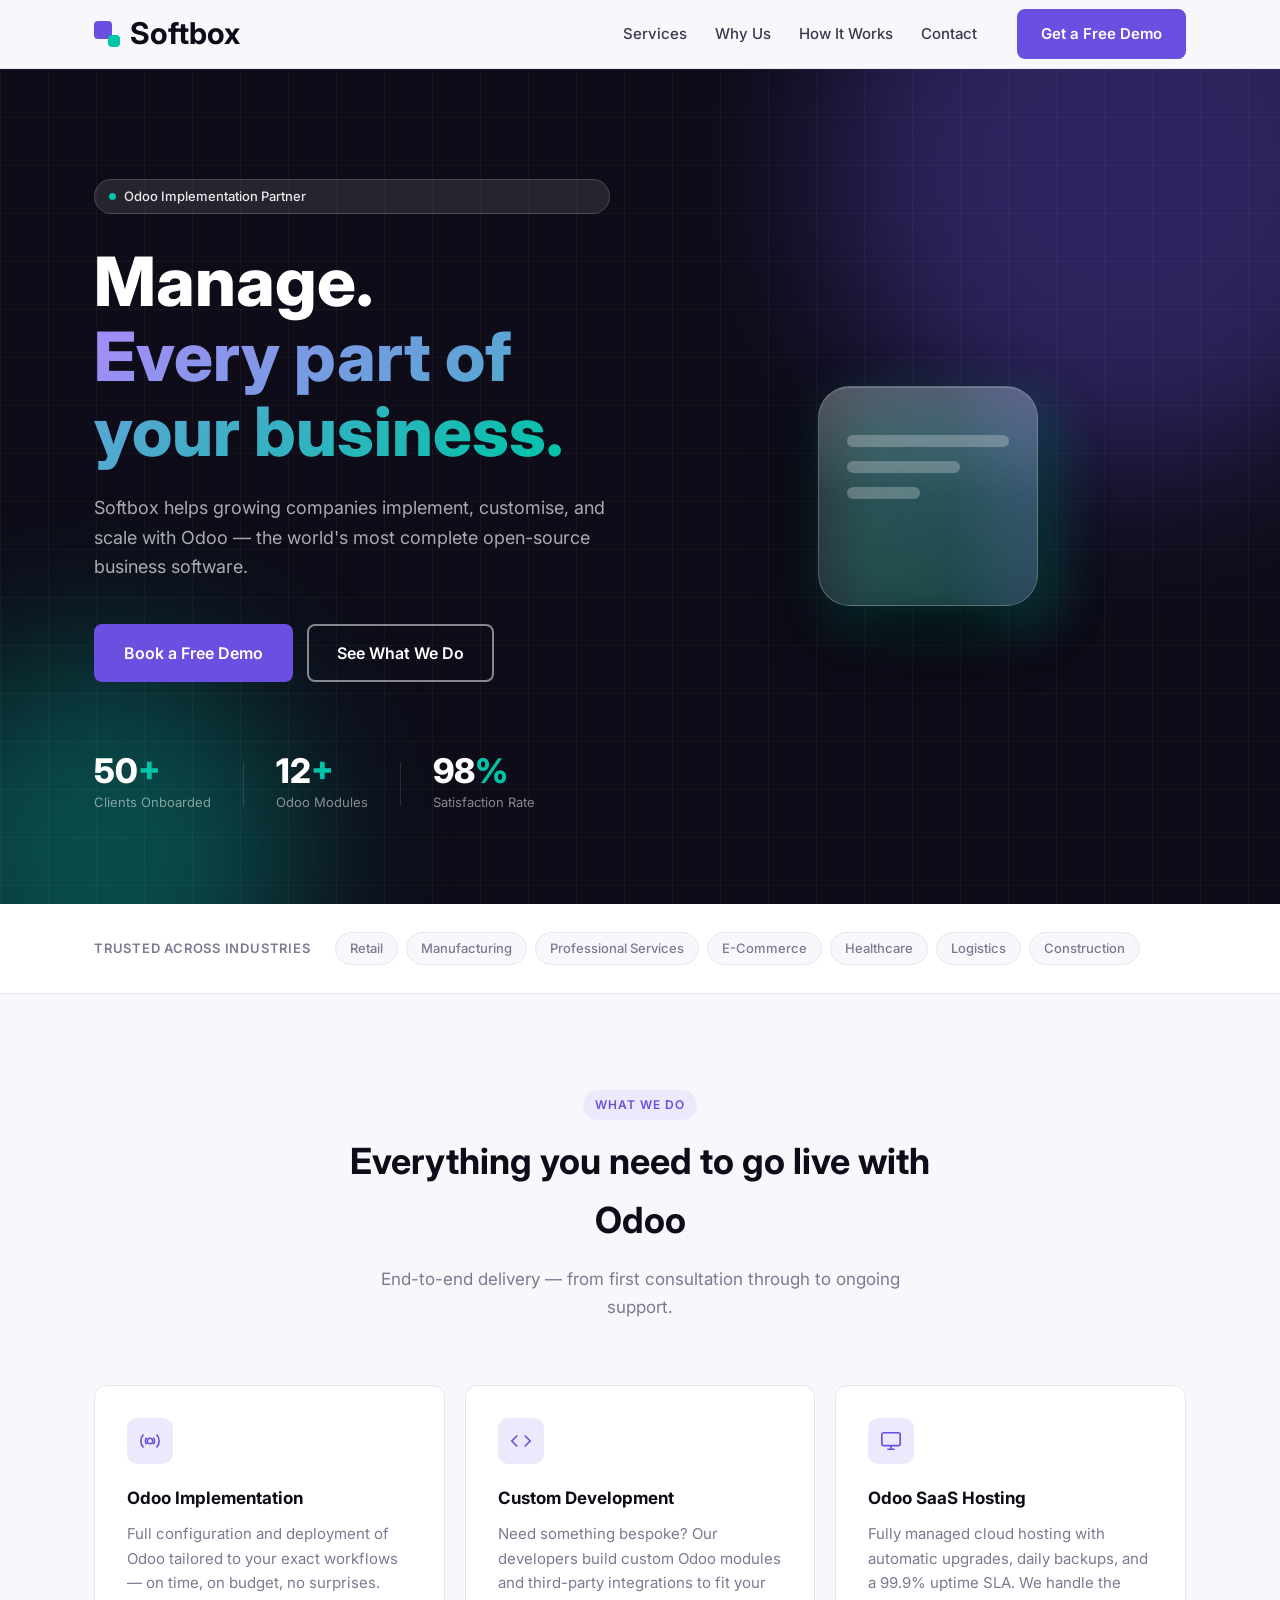
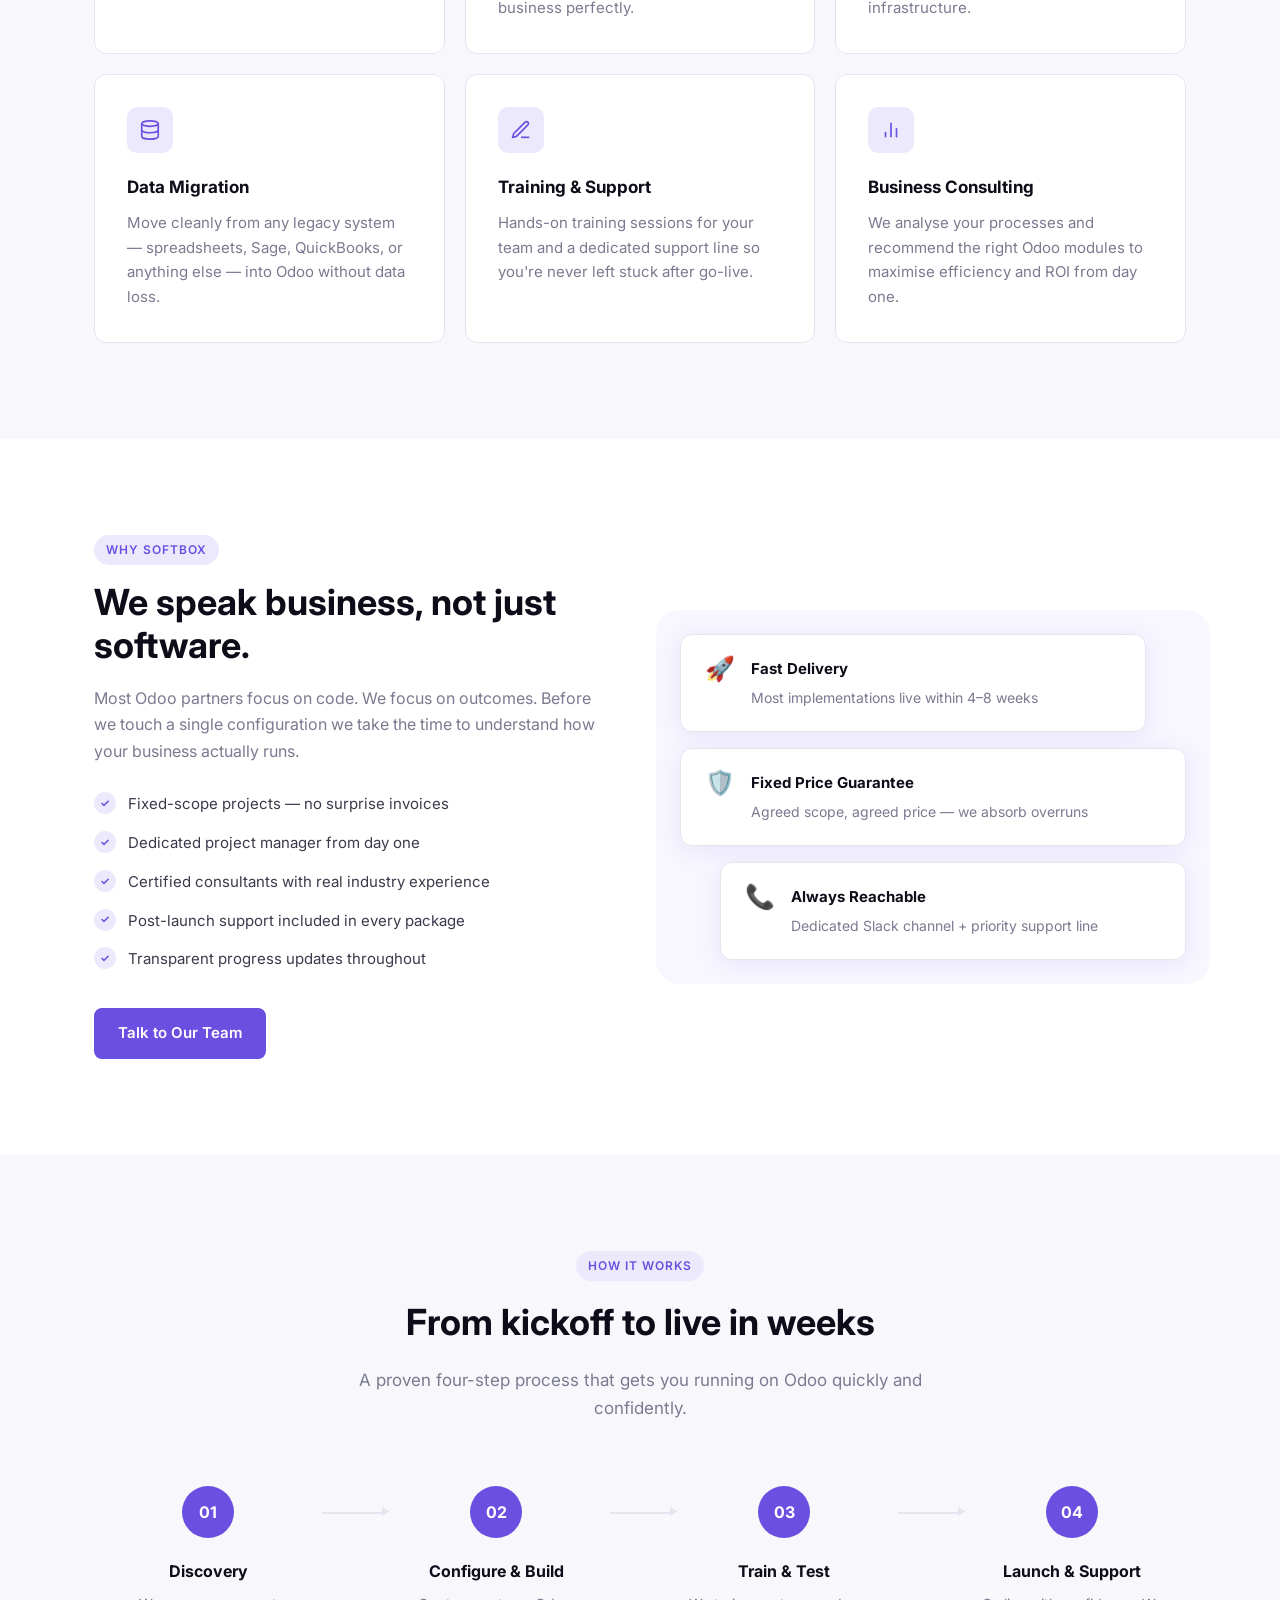
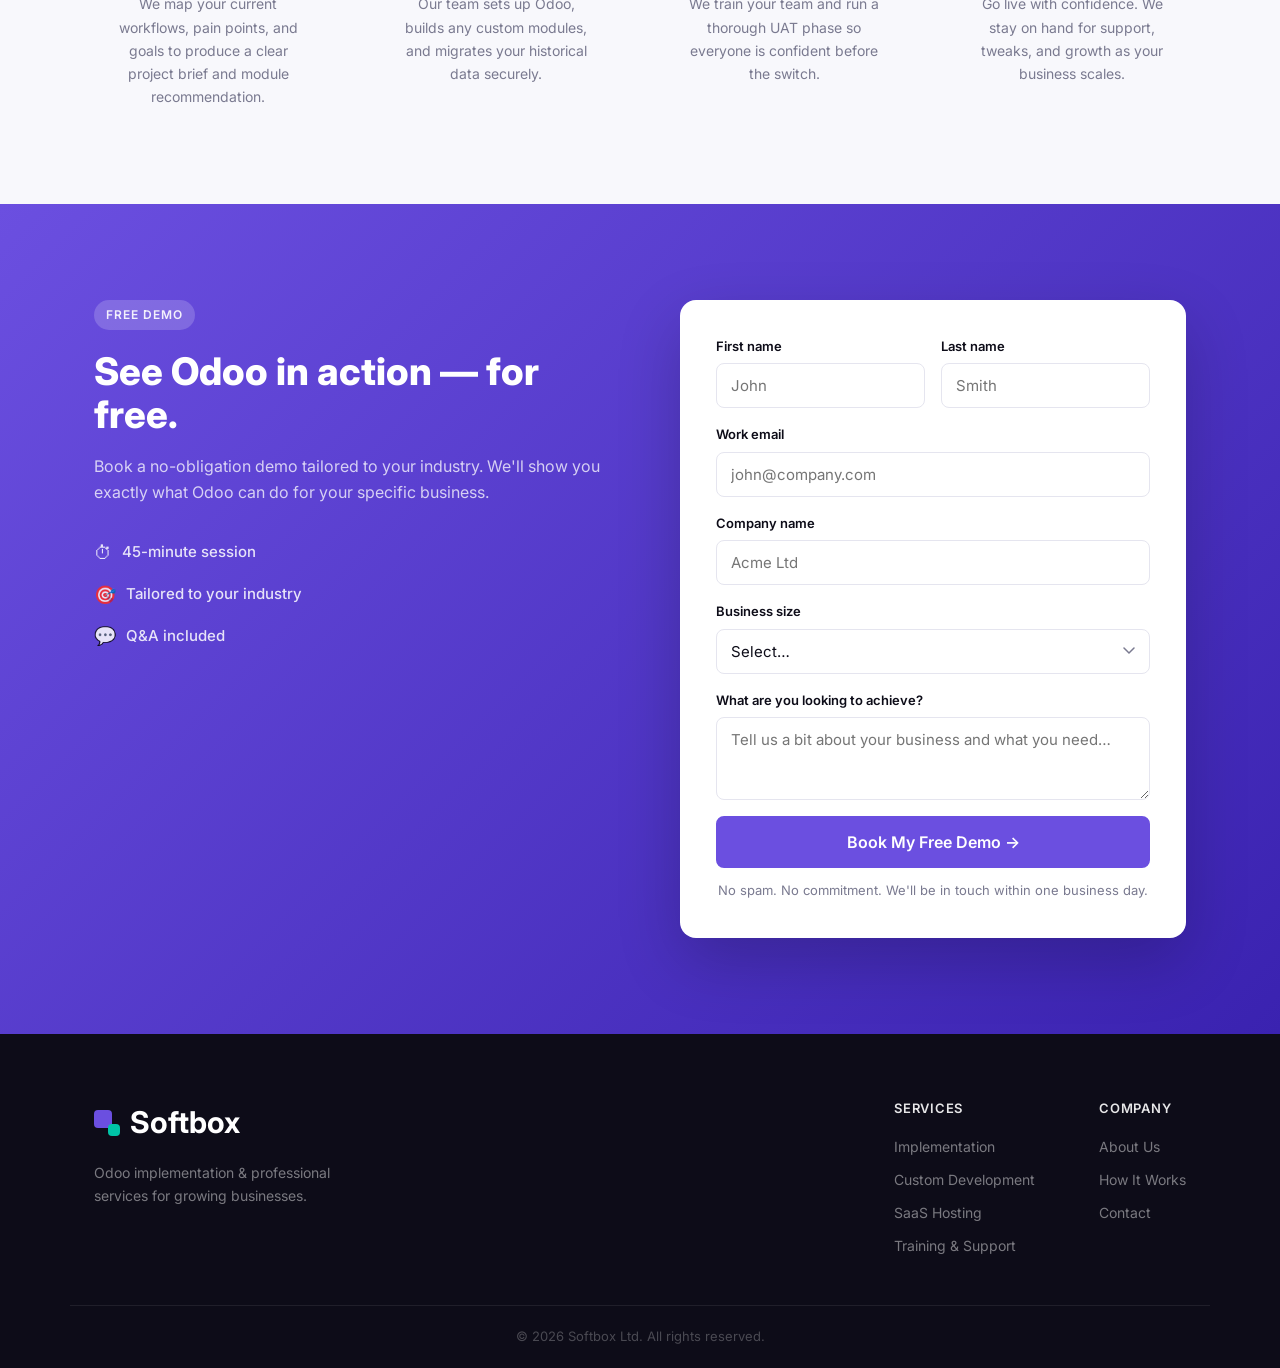
==== commit 75c9f938: "Add floating Softbox animation to hero section right side Co-Authored-By: Claude Sonnet 4.6 <noreply" ====
--- a/index.html
+++ b/index.html
@@ -43,36 +43,55 @@
       <div class="hero__grid"></div>
     </div>
     <div class="container hero__inner">
-      <div class="hero__pill">
-        <span class="hero__pill-dot"></span>
-        Odoo Implementation Partner
-      </div>
-      <h1 class="hero__h1">
-        Manage.<br />
-        <span class="grad">Every part of your business.</span>
-      </h1>
-      <p class="hero__sub">
-        Softbox helps growing companies implement, customise, and scale with Odoo —
-        the world's most complete open-source business software.
-      </p>
-      <div class="hero__btns">
-        <a href="#contact" class="btn btn--primary btn--lg">Book a Free Demo</a>
-        <a href="#services" class="btn btn--outline btn--lg">See What We Do</a>
-      </div>
-      <div class="hero__stats">
-        <div class="hstat">
-          <div class="hstat__n">50<span>+</span></div>
-          <div class="hstat__l">Clients Onboarded</div>
-        </div>
-        <div class="hstat__sep"></div>
-        <div class="hstat">
-          <div class="hstat__n">12<span>+</span></div>
-          <div class="hstat__l">Odoo Modules</div>
-        </div>
-        <div class="hstat__sep"></div>
-        <div class="hstat">
-          <div class="hstat__n">98<span>%</span></div>
-          <div class="hstat__l">Satisfaction Rate</div>
+      <div class="hero__left">
+        <div class="hero__pill">
+          <span class="hero__pill-dot"></span>
+          Odoo Implementation Partner
+        </div>
+        <h1 class="hero__h1">
+          Manage.<br />
+          <span class="grad">Every part of your business.</span>
+        </h1>
+        <p class="hero__sub">
+          Softbox helps growing companies implement, customise, and scale with Odoo —
+          the world's most complete open-source business software.
+        </p>
+        <div class="hero__btns">
+          <a href="#contact" class="btn btn--primary btn--lg">Book a Free Demo</a>
+          <a href="#services" class="btn btn--outline btn--lg">See What We Do</a>
+        </div>
+        <div class="hero__stats">
+          <div class="hstat">
+            <div class="hstat__n">50<span>+</span></div>
+            <div class="hstat__l">Clients Onboarded</div>
+          </div>
+          <div class="hstat__sep"></div>
+          <div class="hstat">
+            <div class="hstat__n">12<span>+</span></div>
+            <div class="hstat__l">Odoo Modules</div>
+          </div>
+          <div class="hstat__sep"></div>
+          <div class="hstat">
+            <div class="hstat__n">98<span>%</span></div>
+            <div class="hstat__l">Satisfaction Rate</div>
+          </div>
+        </div>
+      </div>
+
+      <!-- SOFTBOX ANIMATION -->
+      <div class="hero__visual" aria-hidden="true">
+        <div class="sb-scene">
+          <div class="sb-box sb-box--back"></div>
+          <div class="sb-box sb-box--main">
+            <div class="sb-face sb-face--top"></div>
+            <div class="sb-face sb-face--right"></div>
+            <div class="sb-inner">
+              <div class="sb-row sb-row--wide"></div>
+              <div class="sb-row sb-row--mid"></div>
+              <div class="sb-row sb-row--short"></div>
+            </div>
+          </div>
+          <div class="sb-shadow"></div>
         </div>
       </div>
     </div>
--- a/style.css
+++ b/style.css
@@ -232,7 +232,16 @@
   background-size: 48px 48px;
 }
 
-.hero__inner { position: relative; z-index: 1; }
+.hero__inner {
+  position: relative;
+  z-index: 1;
+  display: grid;
+  grid-template-columns: 1fr 1fr;
+  align-items: center;
+  gap: 60px;
+}
+
+.hero__left { display: flex; flex-direction: column; }
 
 .hero__pill {
   display: inline-flex;
@@ -591,6 +600,119 @@
 .footer__bar p { font-size: 13px; color: rgba(255,255,255,.25); text-align: center; }
 
 /* ============================================================
+   HERO SOFTBOX VISUAL
+   ============================================================ */
+.hero__visual {
+  display: flex;
+  align-items: center;
+  justify-content: center;
+}
+
+.sb-scene {
+  position: relative;
+  width: 220px;
+  height: 220px;
+  animation: sbFloat 4s ease-in-out infinite;
+}
+
+@keyframes sbFloat {
+  0%,100% { transform: translateY(0px) rotate(-2deg); }
+  50%      { transform: translateY(-28px) rotate(2deg); }
+}
+
+/* Back glow box */
+.sb-box--back {
+  position: absolute;
+  inset: 0;
+  border-radius: 32px;
+  background: var(--accent);
+  opacity: .25;
+  filter: blur(24px);
+  transform: translate(16px, 16px) scale(1.05);
+  animation: sbPulse 4s ease-in-out infinite;
+}
+
+@keyframes sbPulse {
+  0%,100% { opacity: .25; transform: translate(16px,16px) scale(1.05); }
+  50%      { opacity: .45; transform: translate(20px,20px) scale(1.12); }
+}
+
+/* Main box */
+.sb-box--main {
+  position: absolute;
+  inset: 0;
+  background: linear-gradient(145deg, rgba(255,255,255,.18), rgba(255,255,255,.06));
+  border: 1px solid rgba(255,255,255,.25);
+  border-radius: 32px;
+  backdrop-filter: blur(12px);
+  box-shadow: 0 24px 64px rgba(0,0,0,.35), inset 0 1px 0 rgba(255,255,255,.2);
+  overflow: hidden;
+  padding: 28px;
+}
+
+/* Top shine face */
+.sb-face--top {
+  position: absolute;
+  top: 0; left: 0; right: 0;
+  height: 50%;
+  background: linear-gradient(180deg, rgba(255,255,255,.12), transparent);
+  border-radius: 32px 32px 0 0;
+  pointer-events: none;
+}
+
+/* Right shine face */
+.sb-face--right {
+  position: absolute;
+  top: 0; right: 0; bottom: 0;
+  width: 40%;
+  background: linear-gradient(270deg, rgba(167,139,250,.15), transparent);
+  pointer-events: none;
+}
+
+/* Inner content lines */
+.sb-inner {
+  position: relative;
+  z-index: 1;
+  display: flex;
+  flex-direction: column;
+  gap: 14px;
+  margin-top: 20px;
+}
+
+.sb-row {
+  height: 12px;
+  border-radius: 100px;
+  background: rgba(255,255,255,.25);
+}
+.sb-row--wide  { width: 100%; animation: sbBar 4s ease-in-out infinite; }
+.sb-row--mid   { width: 70%; animation: sbBar 4s ease-in-out infinite .3s; }
+.sb-row--short { width: 45%; animation: sbBar 4s ease-in-out infinite .6s; }
+
+@keyframes sbBar {
+  0%,100% { opacity: .25; }
+  50%      { opacity: .7; }
+}
+
+/* Shadow on the dark bg */
+.sb-shadow {
+  position: absolute;
+  bottom: -30px;
+  left: 50%;
+  transform: translateX(-50%);
+  width: 140px;
+  height: 20px;
+  background: rgba(0,0,0,.4);
+  border-radius: 50%;
+  filter: blur(12px);
+  animation: sbShadow 4s ease-in-out infinite;
+}
+
+@keyframes sbShadow {
+  0%,100% { transform: translateX(-50%) scaleX(1);   opacity: .5; }
+  50%      { transform: translateX(-50%) scaleX(.7);  opacity: .25; }
+}
+
+/* ============================================================
    RESPONSIVE
    ============================================================ */
 @media (max-width: 900px) {
@@ -601,6 +723,8 @@
 }
 
 @media (max-width: 768px) {
+  .hero__inner  { grid-template-columns: 1fr; }
+  .hero__visual { display: none; }
   .section { padding: 72px 0; }
 
   .nav__links  { display: none; position: absolute; top: 68px; left: 0; right: 0; background: var(--white); border-bottom: 1px solid var(--border); flex-direction: column; gap: 0; padding: 8px 0; box-shadow: 0 8px 24px rgba(0,0,0,.08); }
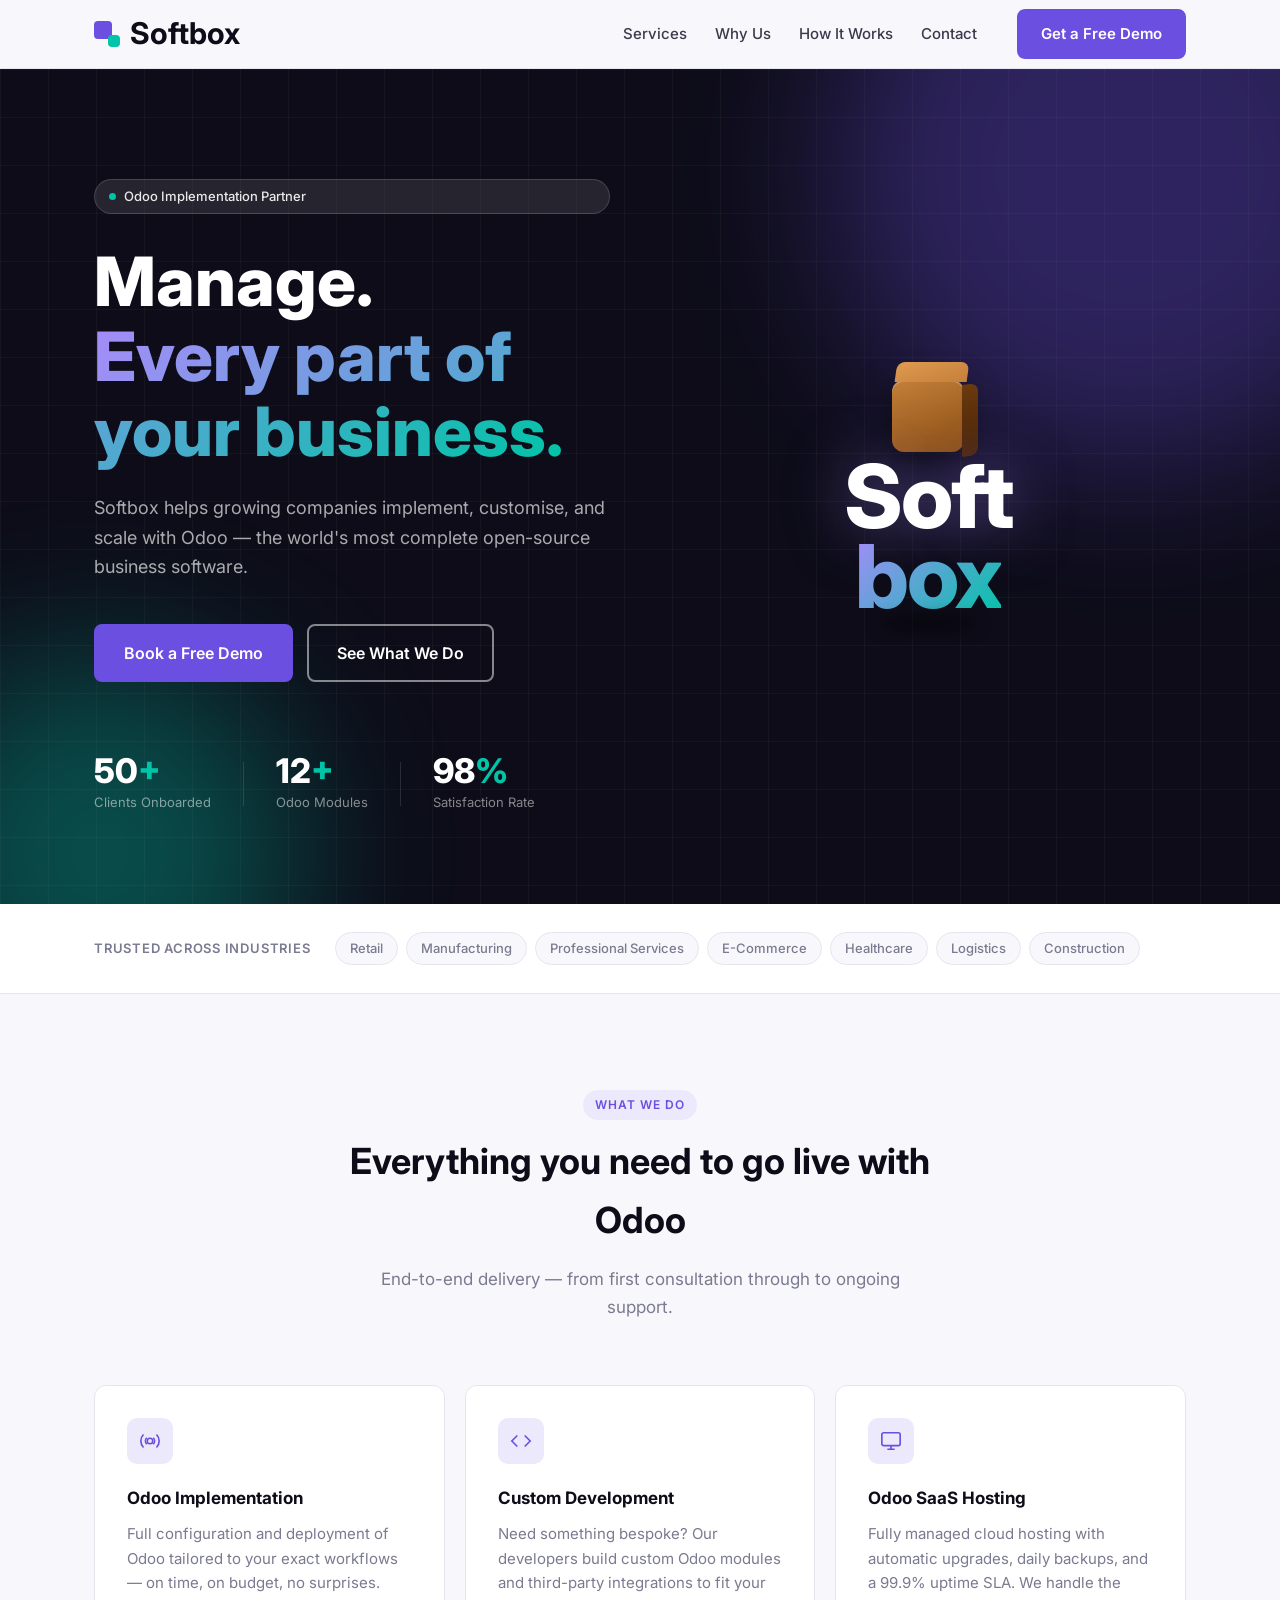
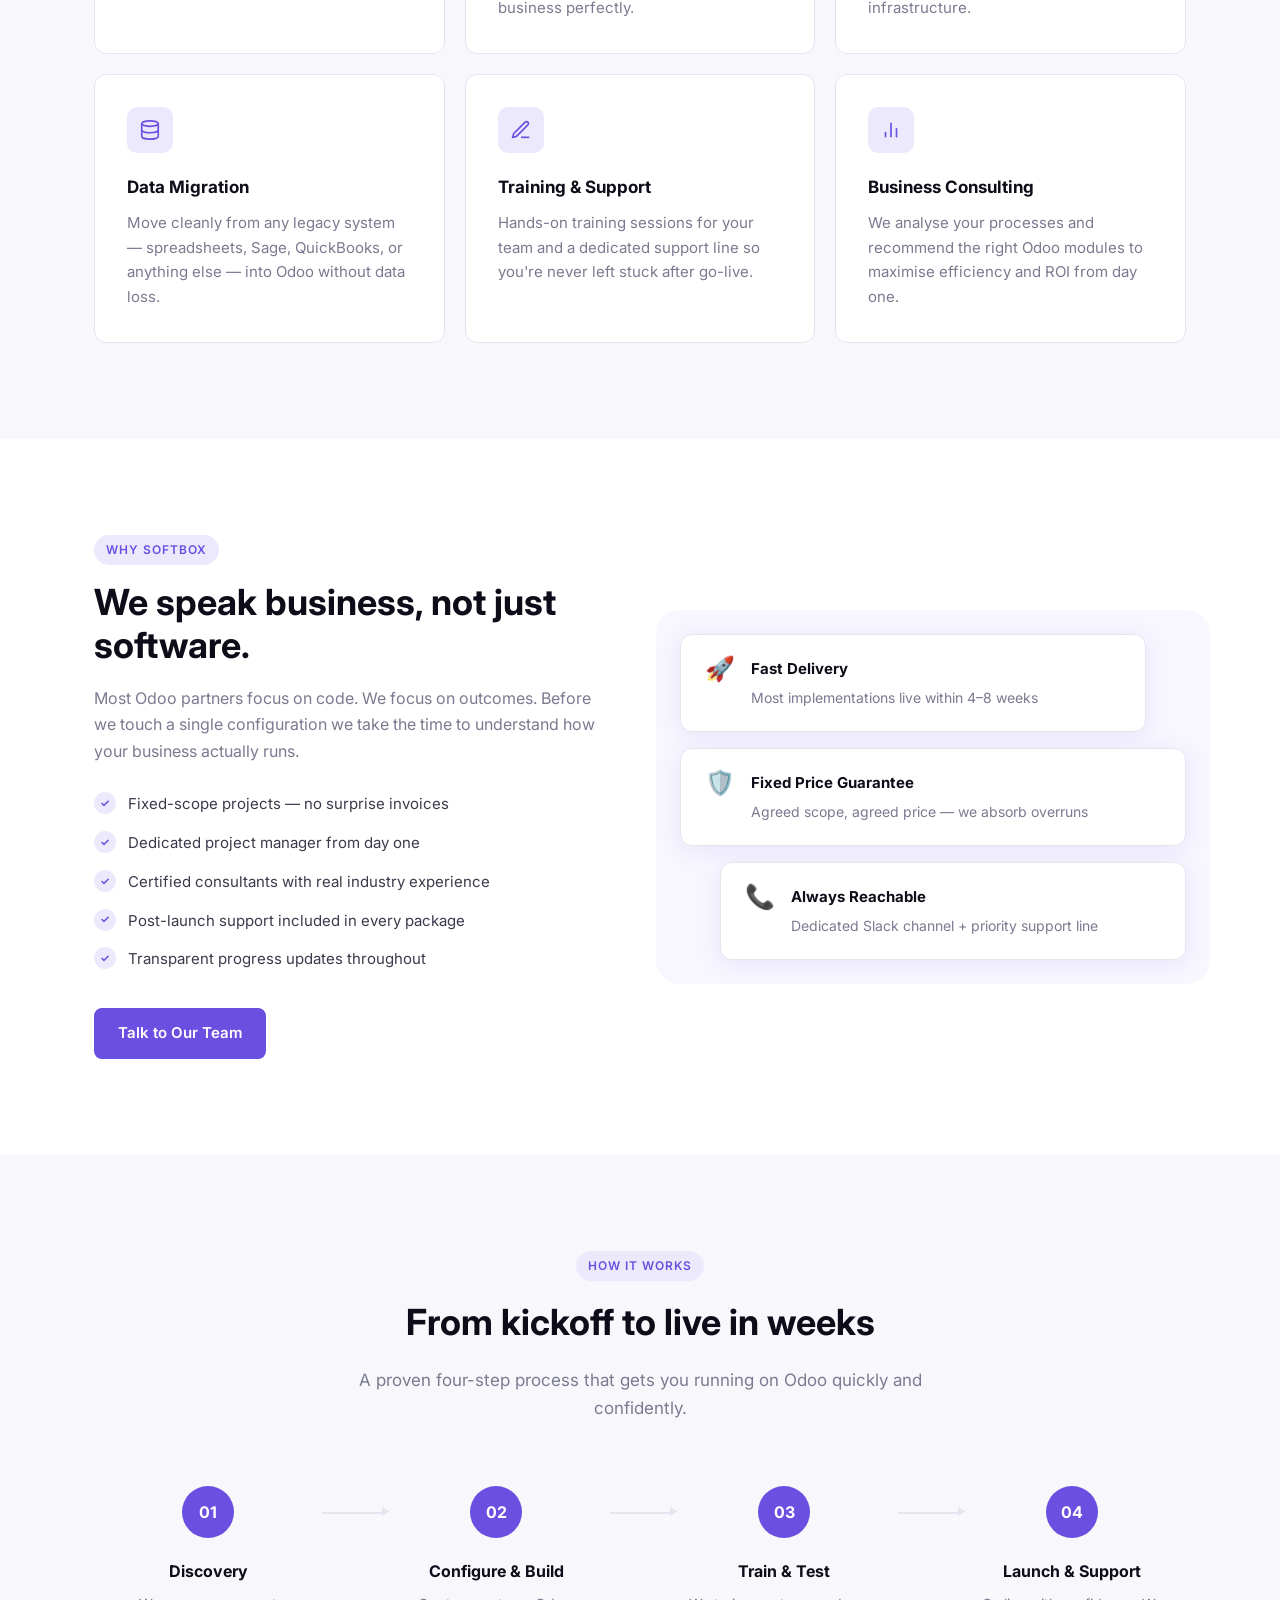
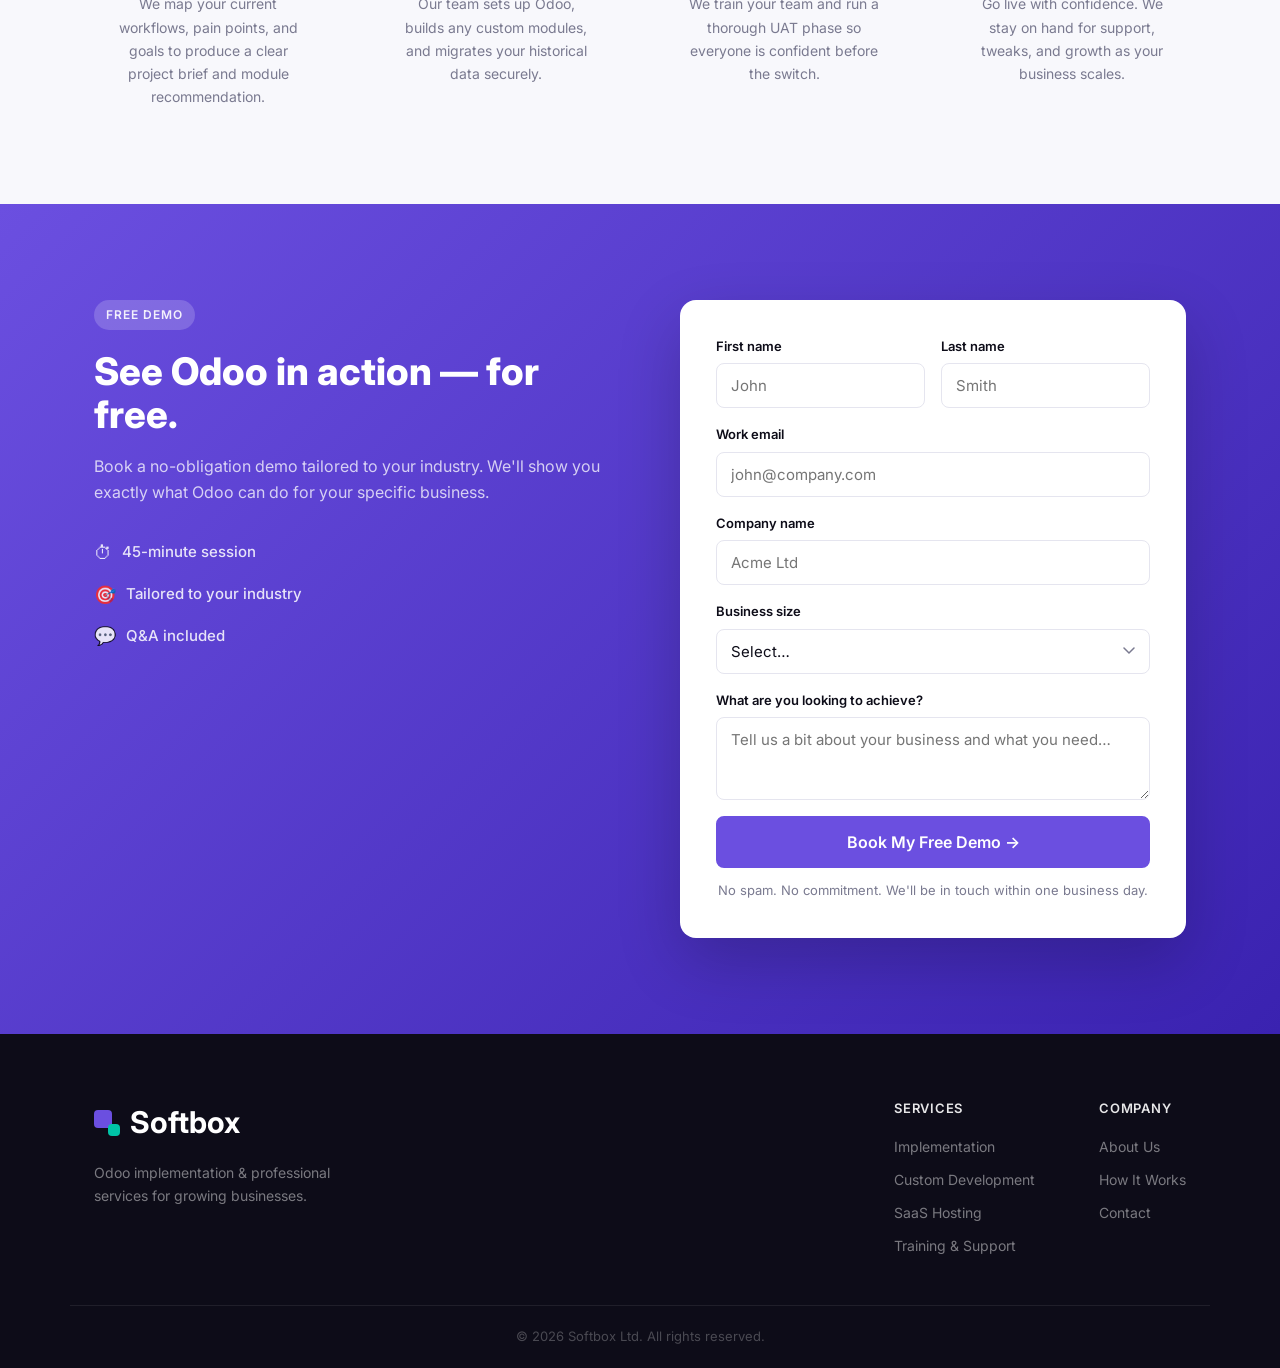
==== commit d111c3ea: "Add Pixar-style Softbox animation — soft/box load in then brown cube drops and bounces Co-Authored-B" ====
--- a/index.html
+++ b/index.html
@@ -78,20 +78,20 @@
         </div>
       </div>
 
-      <!-- SOFTBOX ANIMATION -->
+      <!-- PIXAR SOFTBOX ANIMATION -->
       <div class="hero__visual" aria-hidden="true">
-        <div class="sb-scene">
-          <div class="sb-box sb-box--back"></div>
-          <div class="sb-box sb-box--main">
-            <div class="sb-face sb-face--top"></div>
-            <div class="sb-face sb-face--right"></div>
-            <div class="sb-inner">
-              <div class="sb-row sb-row--wide"></div>
-              <div class="sb-row sb-row--mid"></div>
-              <div class="sb-row sb-row--short"></div>
+        <div class="pixar">
+          <div class="pixar__stage">
+            <div class="pixar__jumper">
+              <div class="pixar__cube">
+                <div class="pixar__cube-top"></div>
+                <div class="pixar__cube-right"></div>
+              </div>
             </div>
           </div>
-          <div class="sb-shadow"></div>
+          <div class="pixar__soft">Soft</div>
+          <div class="pixar__boxword">box</div>
+          <div class="pixar__shadow"></div>
         </div>
       </div>
     </div>
--- a/style.css
+++ b/style.css
@@ -600,7 +600,7 @@
 .footer__bar p { font-size: 13px; color: rgba(255,255,255,.25); text-align: center; }
 
 /* ============================================================
-   HERO SOFTBOX VISUAL
+   PIXAR SOFTBOX VISUAL
    ============================================================ */
 .hero__visual {
   display: flex;
@@ -608,108 +608,115 @@
   justify-content: center;
 }
 
-.sb-scene {
+.pixar {
+  display: flex;
+  flex-direction: column;
+  align-items: center;
   position: relative;
-  width: 220px;
-  height: 220px;
-  animation: sbFloat 4s ease-in-out infinite;
-}
-
-@keyframes sbFloat {
-  0%,100% { transform: translateY(0px) rotate(-2deg); }
-  50%      { transform: translateY(-28px) rotate(2deg); }
-}
-
-/* Back glow box */
-.sb-box--back {
+  user-select: none;
+}
+
+/* Stage — space above "Soft" where the box lands */
+.pixar__stage {
+  height: 90px;
+  display: flex;
+  align-items: flex-end;
+  justify-content: center;
+}
+
+/* The jumping brown box */
+.pixar__jumper {
+  animation: boxJump 1.2s cubic-bezier(.36,.07,.19,.97) 1.4s both;
+  transform-origin: center bottom;
+}
+
+@keyframes boxJump {
+  0%   { transform: translate(140px, -260px) rotate(28deg) scale(0.7); opacity: 0; }
+  8%   { opacity: 1; }
+  25%  { transform: translate(100px, -300px) rotate(20deg) scale(0.85); }
+  50%  { transform: translate(55px,  -220px) rotate(10deg) scale(0.92); }
+  70%  { transform: translate(20px,  -100px) rotate(4deg)  scale(0.97); }
+  80%  { transform: translate(4px,   -20px)  rotate(1deg)  scale(1); }
+  87%  { transform: translate(0, 0) rotate(0deg) scaleX(1.55) scaleY(0.5); }
+  93%  { transform: translate(0, -22px) scaleX(0.85) scaleY(1.2); }
+  97%  { transform: translate(0, 0) scaleX(1.04) scaleY(0.98); }
+  100% { transform: translate(0, 0) scaleX(1) scaleY(1); }
+}
+
+/* The 3D-ish brown cube */
+.pixar__cube {
+  width: 72px;
+  height: 72px;
+  background: linear-gradient(160deg, #c47f3a 0%, #8b4f14 100%);
+  border-radius: 12px;
+  position: relative;
+  box-shadow: 0 8px 32px rgba(0,0,0,.5), inset 0 2px 0 rgba(255,255,255,.2);
+}
+
+.pixar__cube-top {
   position: absolute;
-  inset: 0;
-  border-radius: 32px;
-  background: var(--accent);
-  opacity: .25;
-  filter: blur(24px);
-  transform: translate(16px, 16px) scale(1.05);
-  animation: sbPulse 4s ease-in-out infinite;
-}
-
-@keyframes sbPulse {
-  0%,100% { opacity: .25; transform: translate(16px,16px) scale(1.05); }
-  50%      { opacity: .45; transform: translate(20px,20px) scale(1.12); }
-}
-
-/* Main box */
-.sb-box--main {
+  top: -18px; left: 4px; right: -4px;
+  height: 20px;
+  background: linear-gradient(160deg, #e09a50, #c47f3a);
+  border-radius: 8px 8px 0 0;
+  transform: skewX(-8deg);
+}
+
+.pixar__cube-right {
   position: absolute;
-  inset: 0;
-  background: linear-gradient(145deg, rgba(255,255,255,.18), rgba(255,255,255,.06));
-  border: 1px solid rgba(255,255,255,.25);
-  border-radius: 32px;
-  backdrop-filter: blur(12px);
-  box-shadow: 0 24px 64px rgba(0,0,0,.35), inset 0 1px 0 rgba(255,255,255,.2);
-  overflow: hidden;
-  padding: 28px;
-}
-
-/* Top shine face */
-.sb-face--top {
-  position: absolute;
-  top: 0; left: 0; right: 0;
-  height: 50%;
-  background: linear-gradient(180deg, rgba(255,255,255,.12), transparent);
-  border-radius: 32px 32px 0 0;
-  pointer-events: none;
-}
-
-/* Right shine face */
-.sb-face--right {
-  position: absolute;
-  top: 0; right: 0; bottom: 0;
-  width: 40%;
-  background: linear-gradient(270deg, rgba(167,139,250,.15), transparent);
-  pointer-events: none;
-}
-
-/* Inner content lines */
-.sb-inner {
-  position: relative;
-  z-index: 1;
-  display: flex;
-  flex-direction: column;
-  gap: 14px;
-  margin-top: 20px;
-}
-
-.sb-row {
-  height: 12px;
-  border-radius: 100px;
-  background: rgba(255,255,255,.25);
-}
-.sb-row--wide  { width: 100%; animation: sbBar 4s ease-in-out infinite; }
-.sb-row--mid   { width: 70%; animation: sbBar 4s ease-in-out infinite .3s; }
-.sb-row--short { width: 45%; animation: sbBar 4s ease-in-out infinite .6s; }
-
-@keyframes sbBar {
-  0%,100% { opacity: .25; }
-  50%      { opacity: .7; }
-}
-
-/* Shadow on the dark bg */
-.sb-shadow {
-  position: absolute;
-  bottom: -30px;
-  left: 50%;
-  transform: translateX(-50%);
-  width: 140px;
-  height: 20px;
-  background: rgba(0,0,0,.4);
+  top: 4px; right: -14px; bottom: -4px;
+  width: 16px;
+  background: linear-gradient(180deg, #6b3a0e, #4a2508);
+  border-radius: 0 8px 8px 0;
+  transform: skewY(-8deg);
+}
+
+/* "Soft" text */
+.pixar__soft {
+  font-size: 88px;
+  font-weight: 800;
+  line-height: 1;
+  color: var(--white);
+  letter-spacing: -2px;
+  opacity: 0;
+  animation: wordFadeIn .9s ease-out .1s forwards;
+  text-shadow: 0 0 60px rgba(167,139,250,.5);
+}
+
+/* "box" text */
+.pixar__boxword {
+  font-size: 88px;
+  font-weight: 800;
+  line-height: 1;
+  background: linear-gradient(135deg, #a78bfa, var(--accent));
+  -webkit-background-clip: text;
+  -webkit-text-fill-color: transparent;
+  background-clip: text;
+  letter-spacing: -2px;
+  opacity: 0;
+  animation: wordFadeIn .9s ease-out .7s forwards;
+  margin-top: -8px;
+}
+
+@keyframes wordFadeIn {
+  0%   { opacity: 0; transform: translateY(14px); filter: blur(8px); }
+  100% { opacity: 1; transform: translateY(0);    filter: blur(0); }
+}
+
+/* Floor shadow */
+.pixar__shadow {
+  width: 100px;
+  height: 14px;
+  background: rgba(0,0,0,.45);
   border-radius: 50%;
-  filter: blur(12px);
-  animation: sbShadow 4s ease-in-out infinite;
-}
-
-@keyframes sbShadow {
-  0%,100% { transform: translateX(-50%) scaleX(1);   opacity: .5; }
-  50%      { transform: translateX(-50%) scaleX(.7);  opacity: .25; }
+  filter: blur(8px);
+  margin-top: -4px;
+  animation: shadowPop .3s ease-out 2.5s both;
+}
+
+@keyframes shadowPop {
+  0%   { transform: scaleX(1.8); opacity: 0; }
+  100% { transform: scaleX(1);   opacity: 1; }
 }
 
 /* ============================================================
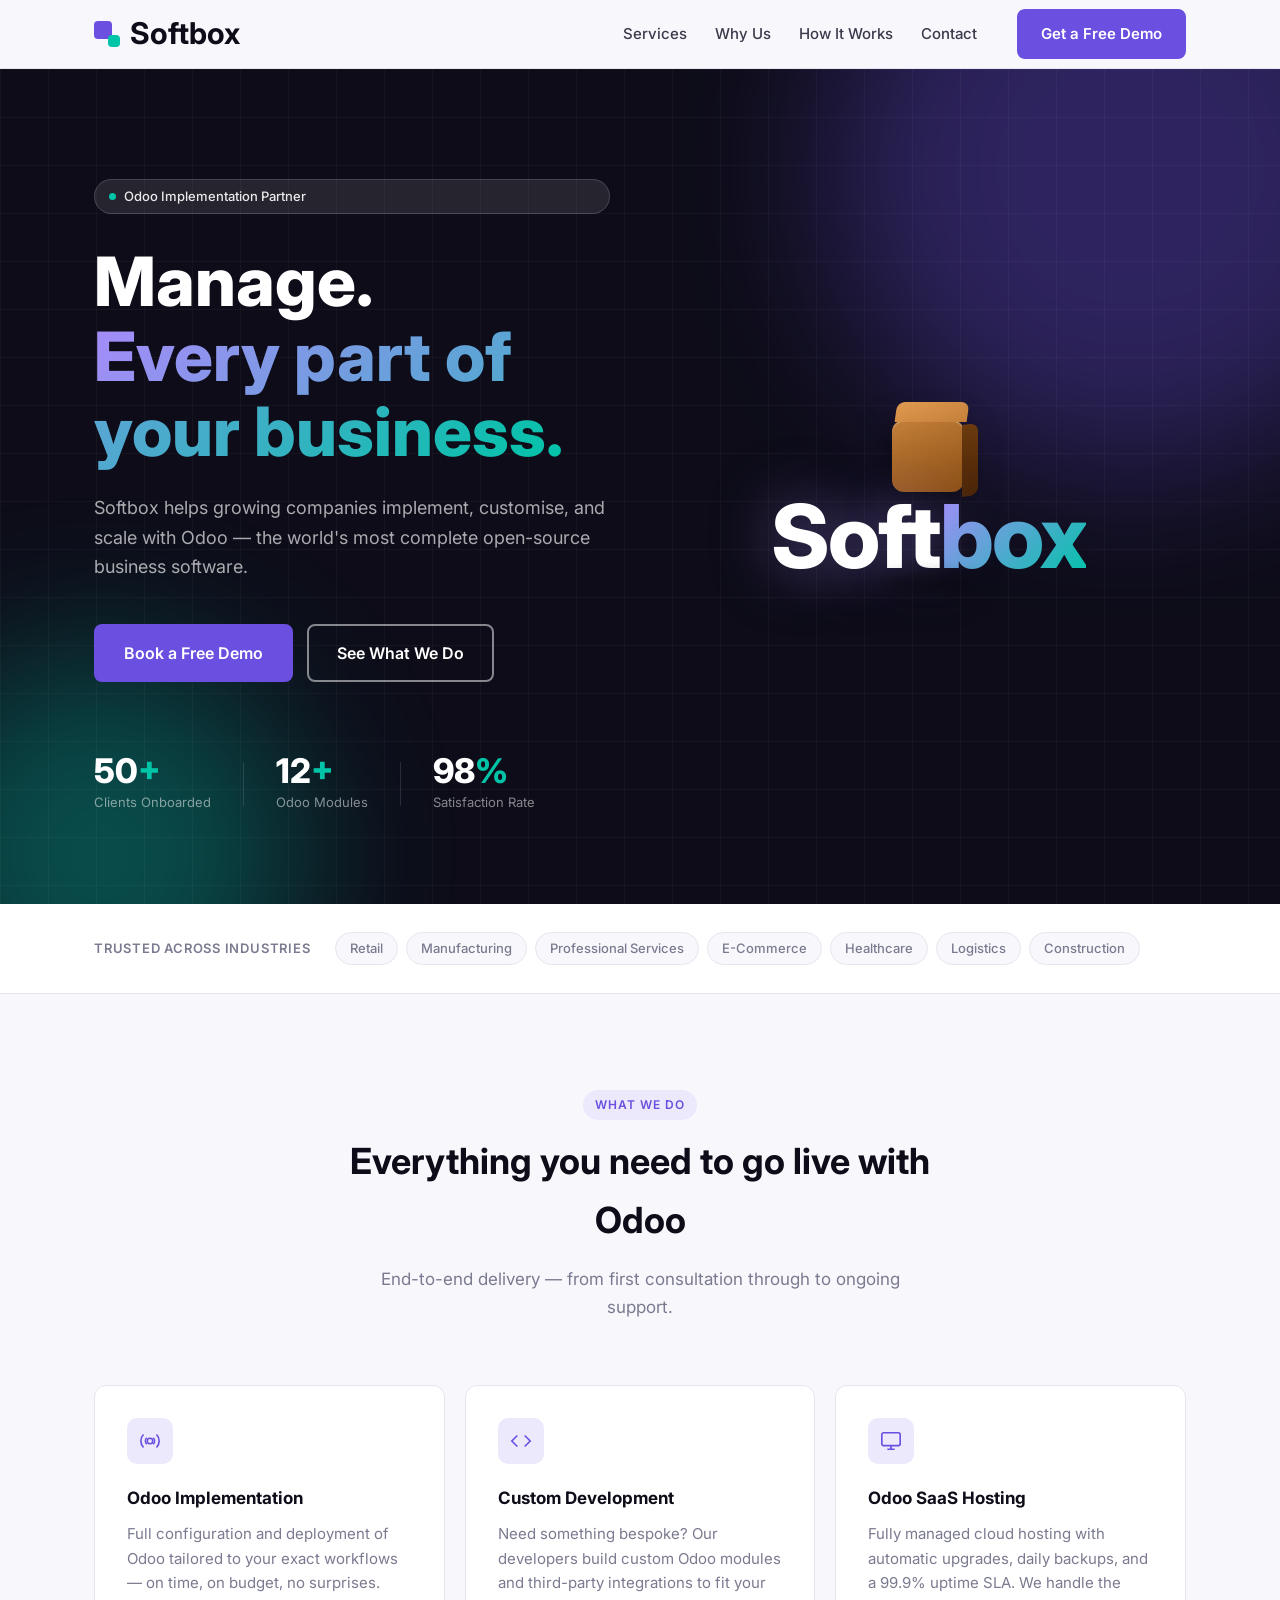
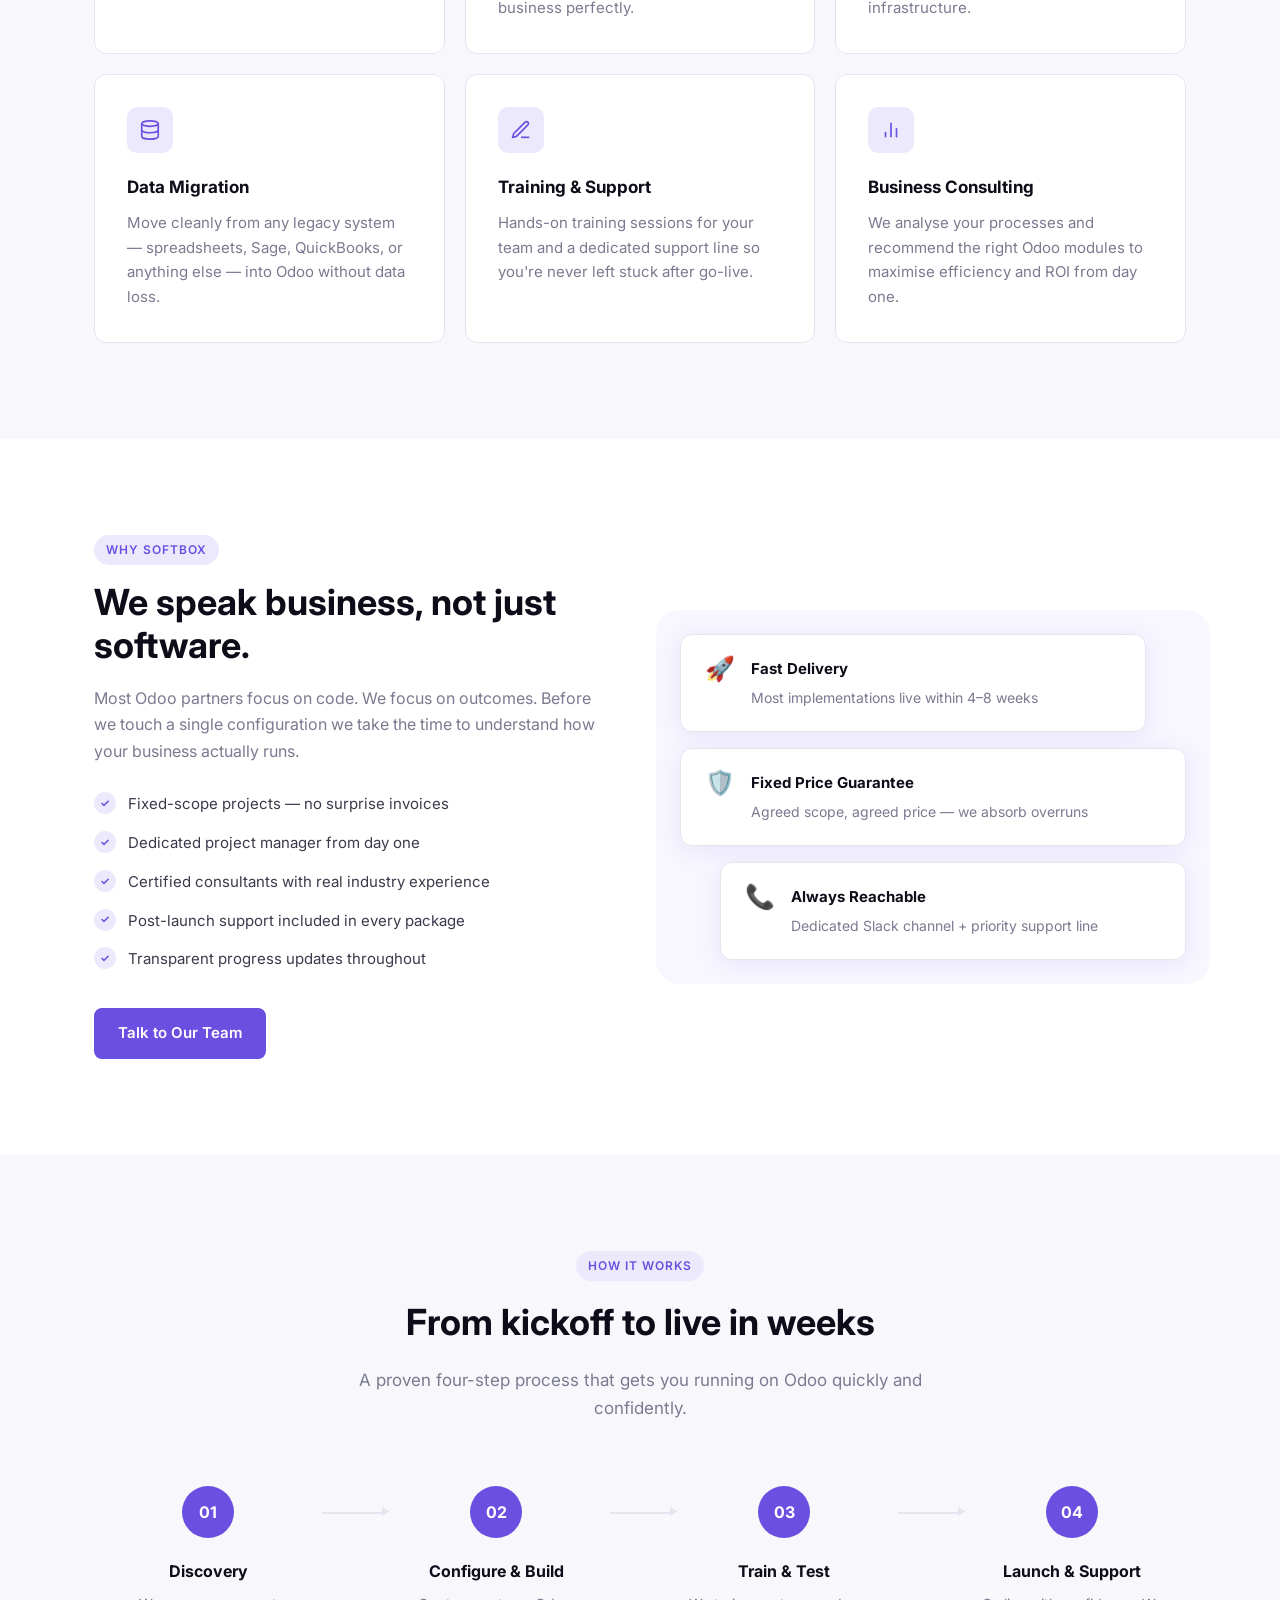
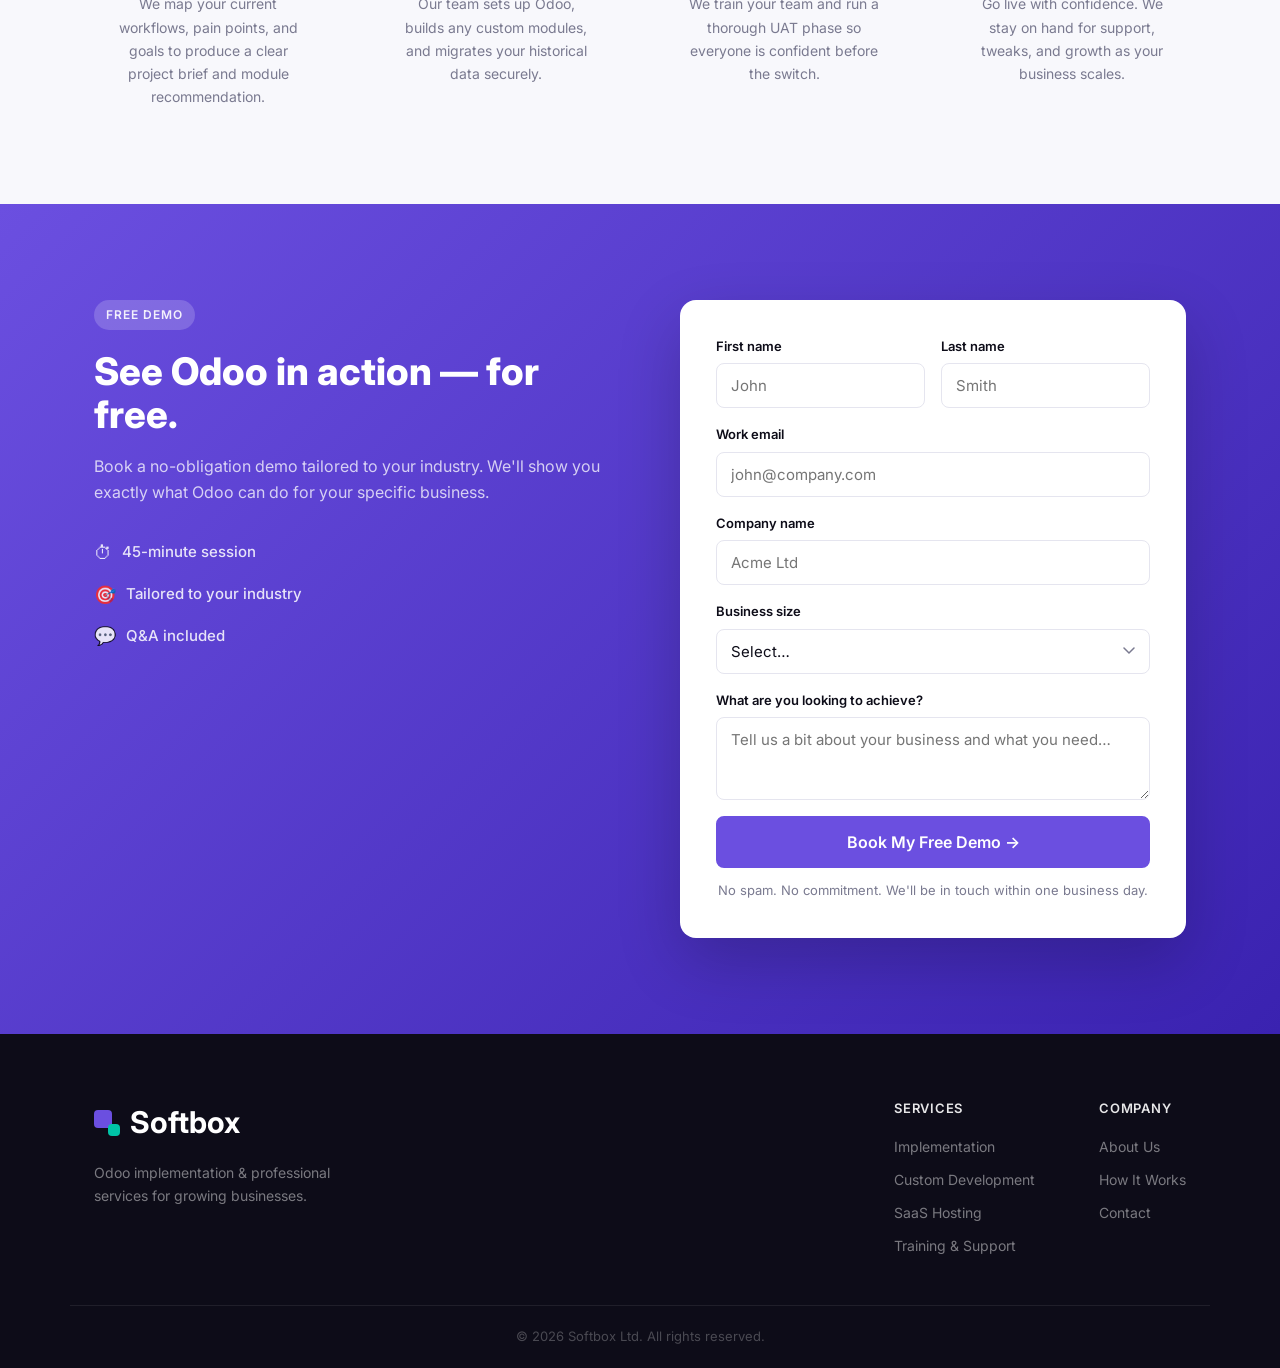
==== commit 1b52e6b4: "Put Soft and box on the same line Co-Authored-By: Claude Sonnet 4.6 <noreply@anthropic.com>" ====
--- a/index.html
+++ b/index.html
@@ -89,8 +89,9 @@
               </div>
             </div>
           </div>
-          <div class="pixar__soft">Soft</div>
-          <div class="pixar__boxword">box</div>
+          <div class="pixar__words">
+            <span class="pixar__soft">Soft</span><span class="pixar__boxword">box</span>
+          </div>
           <div class="pixar__shadow"></div>
         </div>
       </div>
--- a/style.css
+++ b/style.css
@@ -671,6 +671,13 @@
   transform: skewY(-8deg);
 }
 
+/* Words row */
+.pixar__words {
+  display: flex;
+  align-items: baseline;
+  line-height: 1;
+}
+
 /* "Soft" text */
 .pixar__soft {
   font-size: 88px;
@@ -695,7 +702,6 @@
   letter-spacing: -2px;
   opacity: 0;
   animation: wordFadeIn .9s ease-out .7s forwards;
-  margin-top: -8px;
 }
 
 @keyframes wordFadeIn {
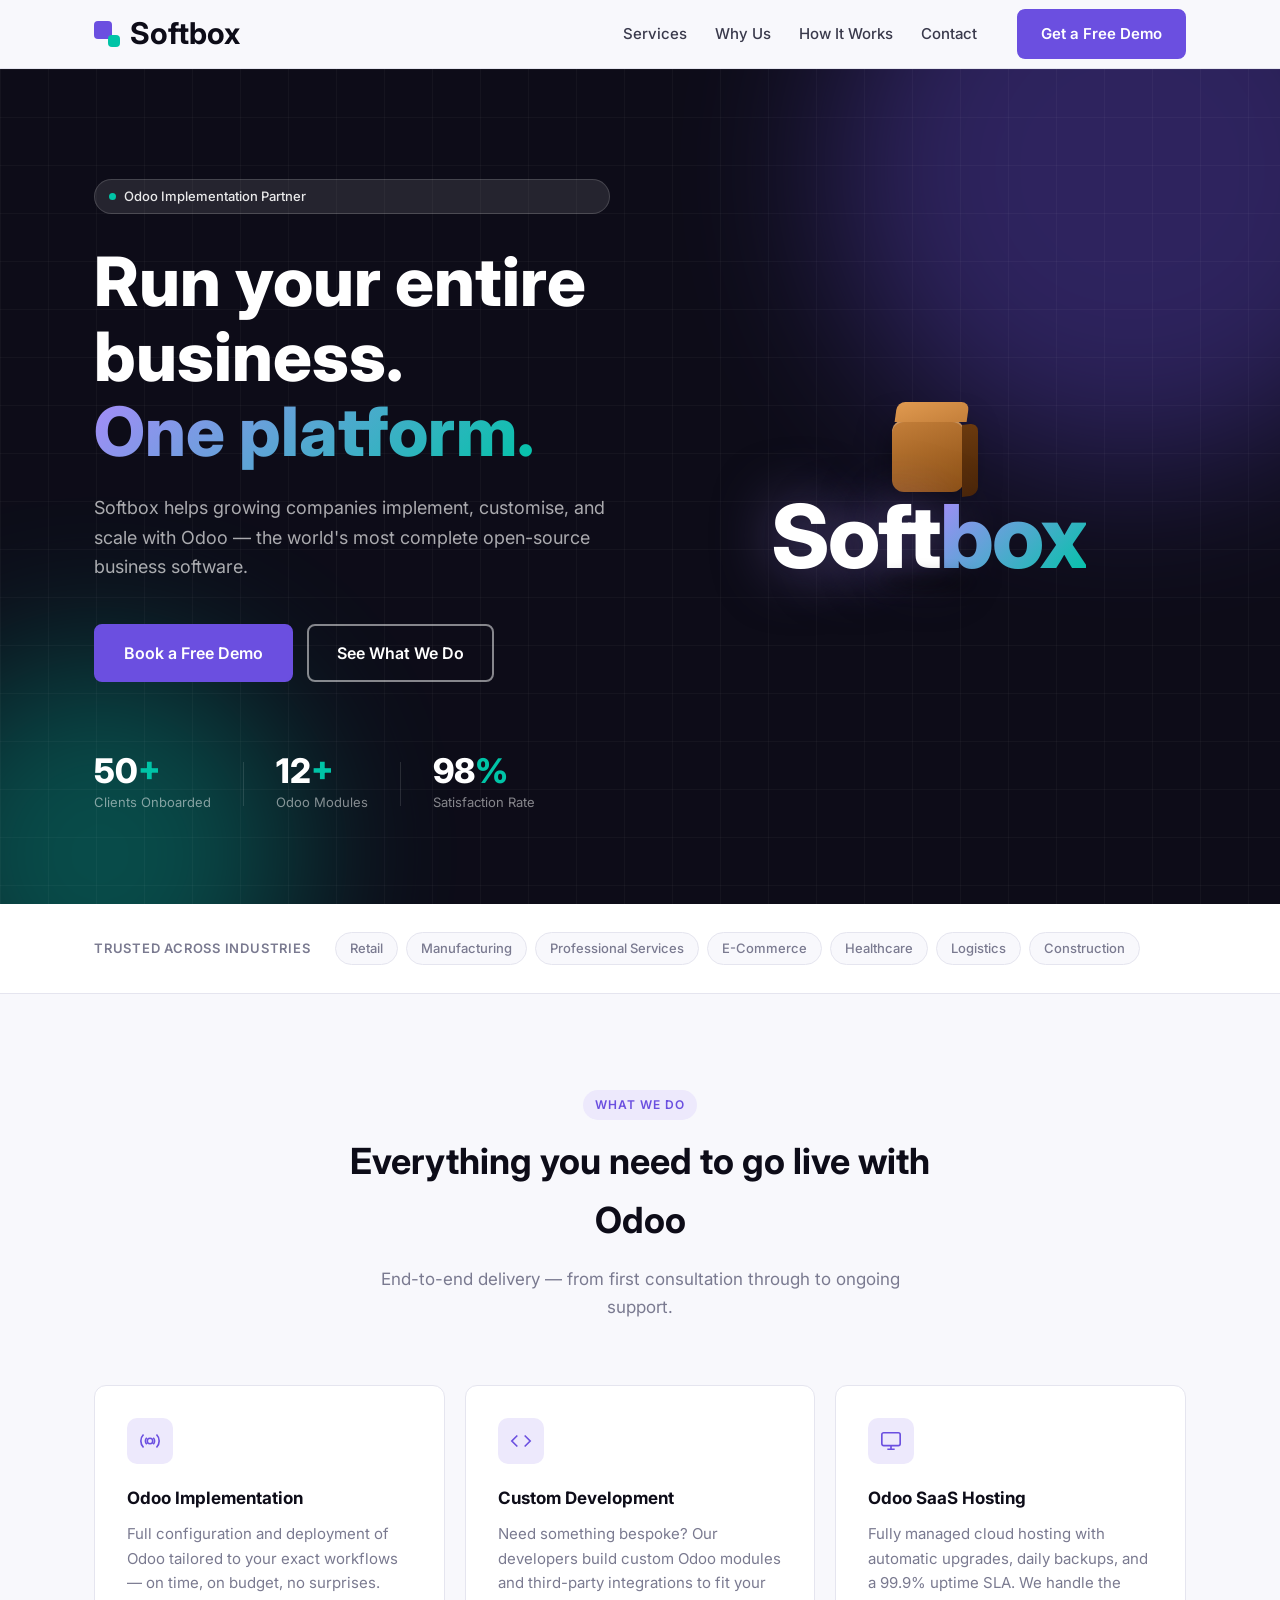
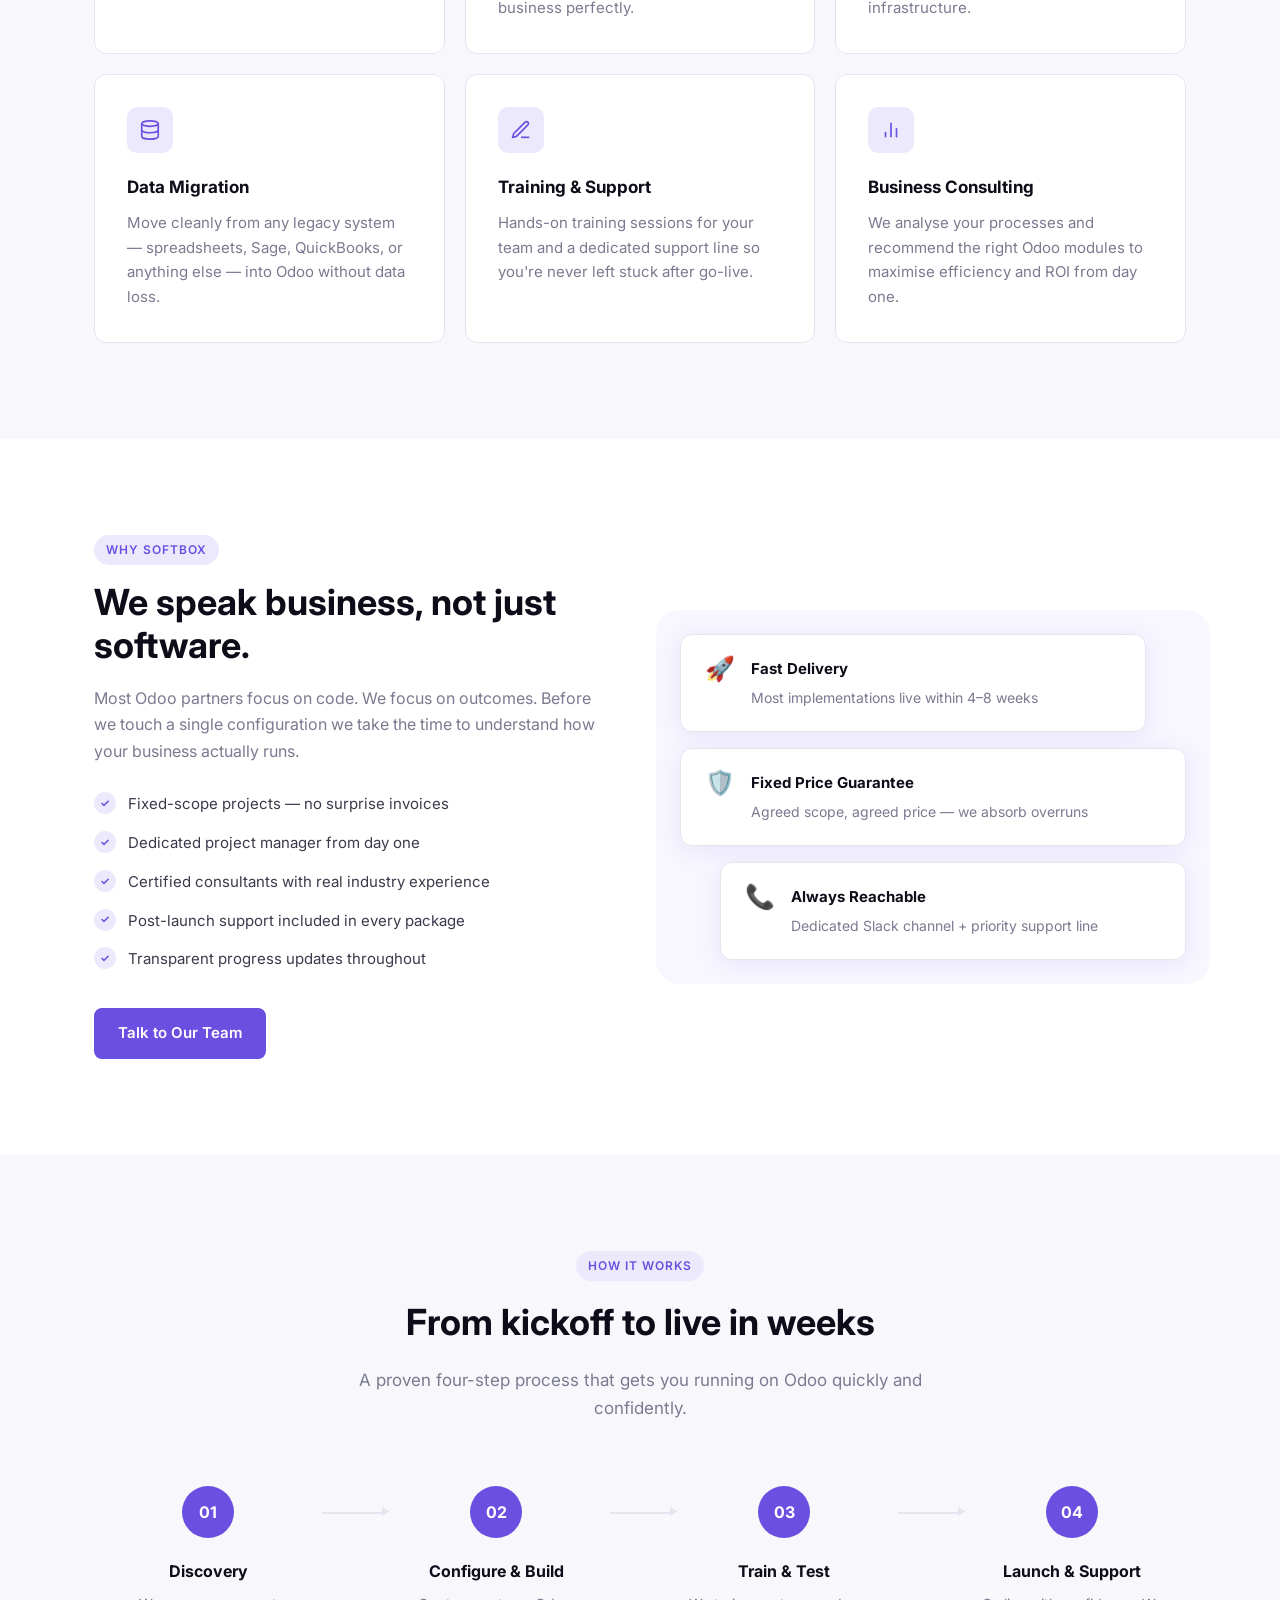
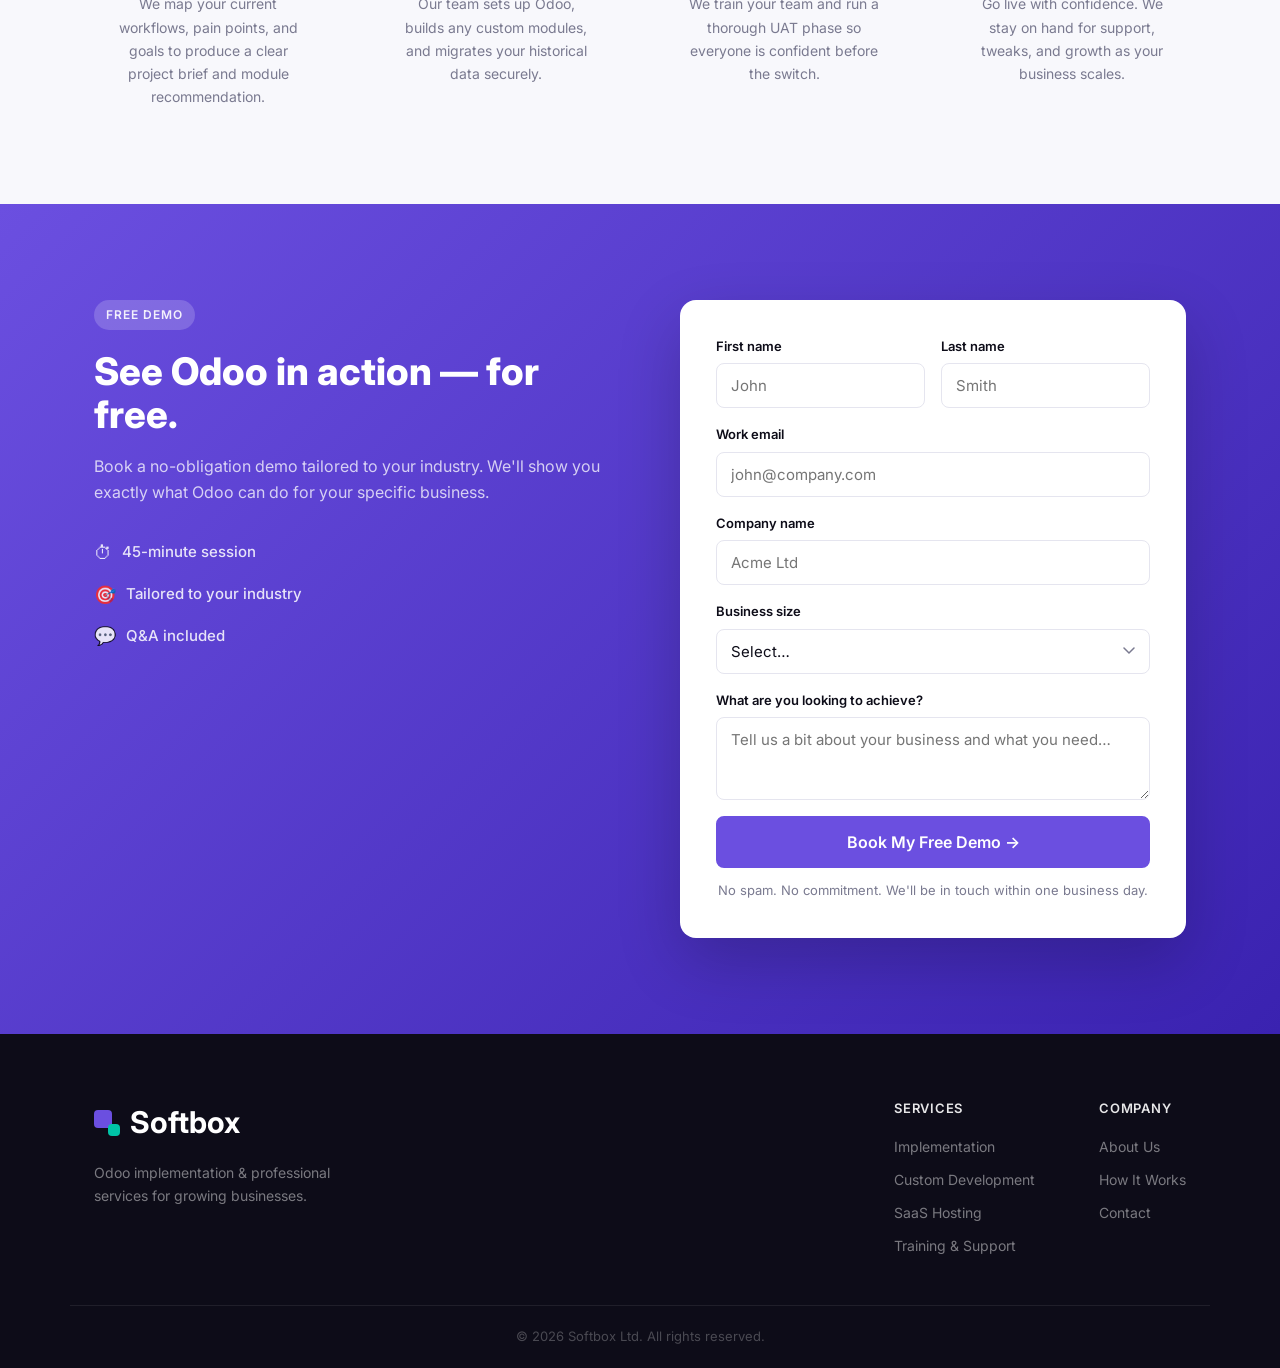
==== commit bd43bcfa: "pitch" ====
--- a/index.html
+++ b/index.html
@@ -49,8 +49,8 @@
           Odoo Implementation Partner
         </div>
         <h1 class="hero__h1">
-          Manage.<br />
-          <span class="grad">Every part of your business.</span>
+          Run your entire business.<br />
+          <span class="grad">One platform.</span>
         </h1>
         <p class="hero__sub">
           Softbox helps growing companies implement, customise, and scale with Odoo —
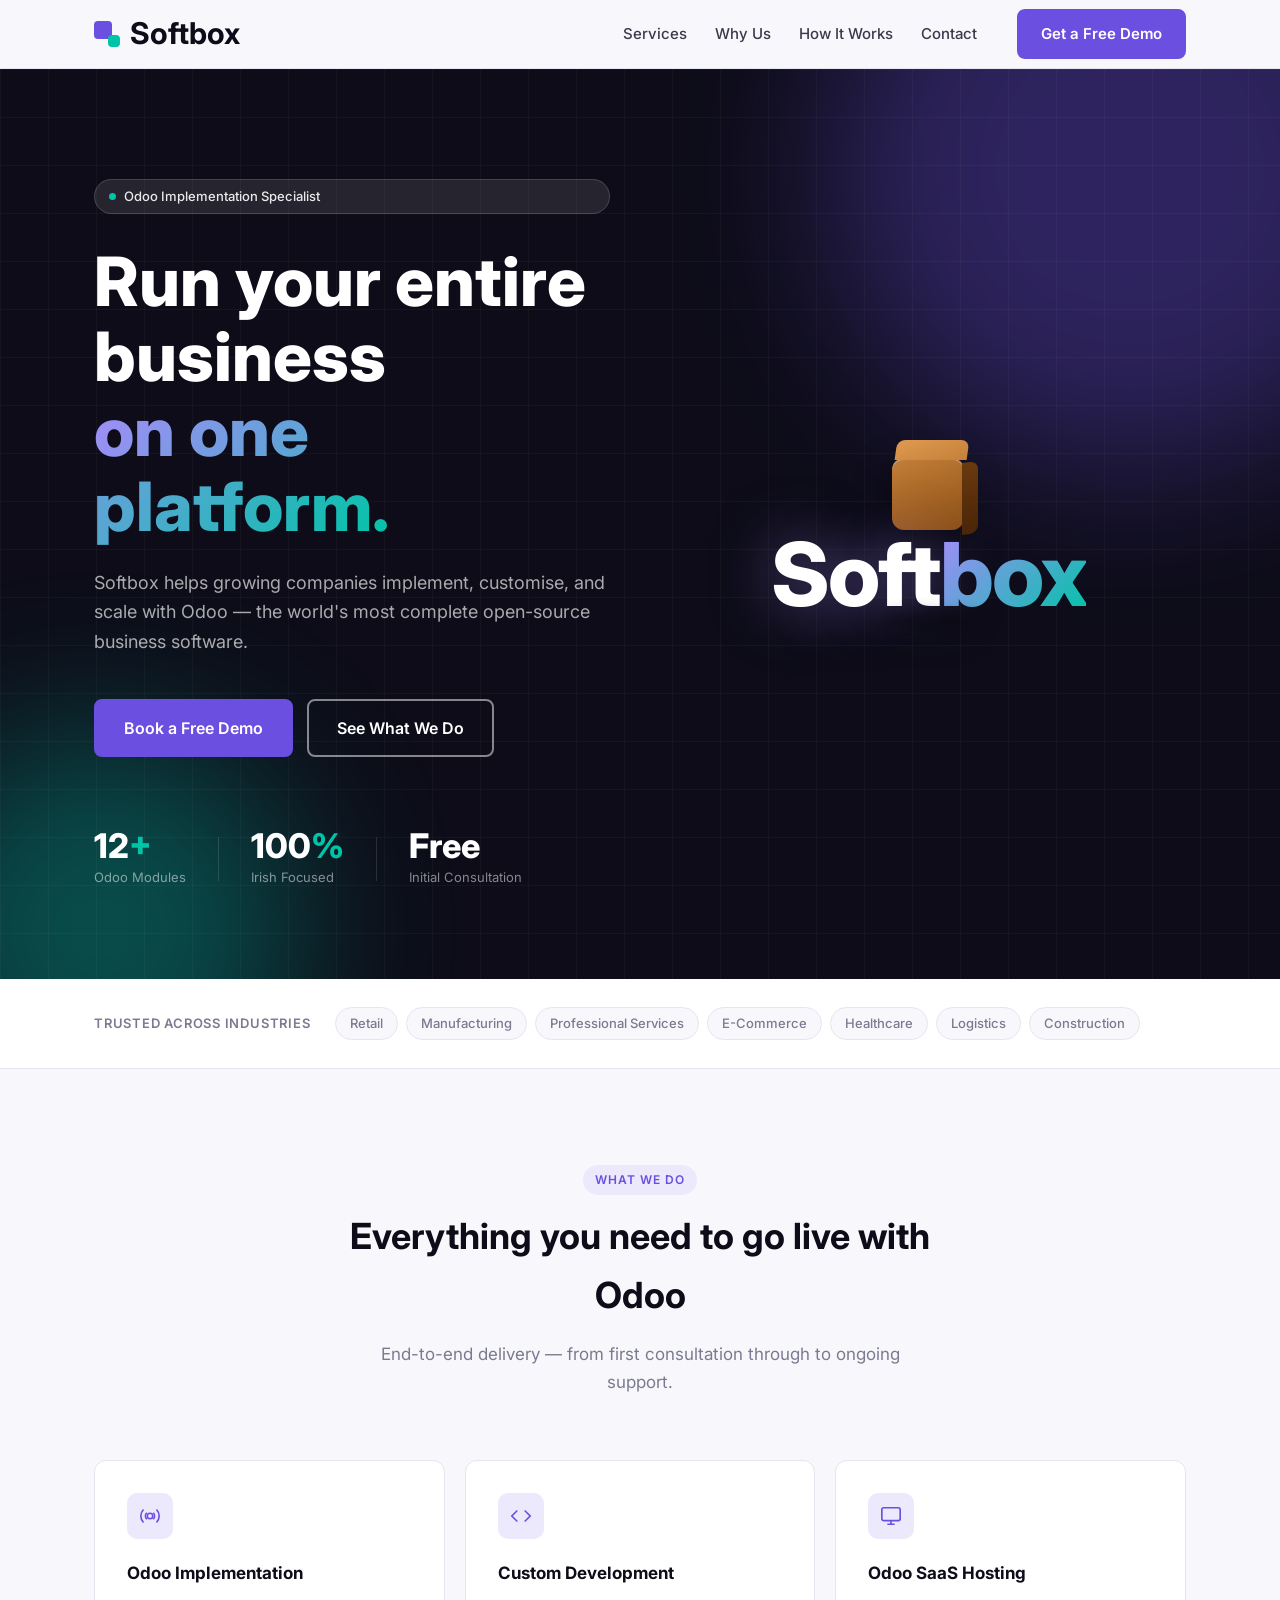
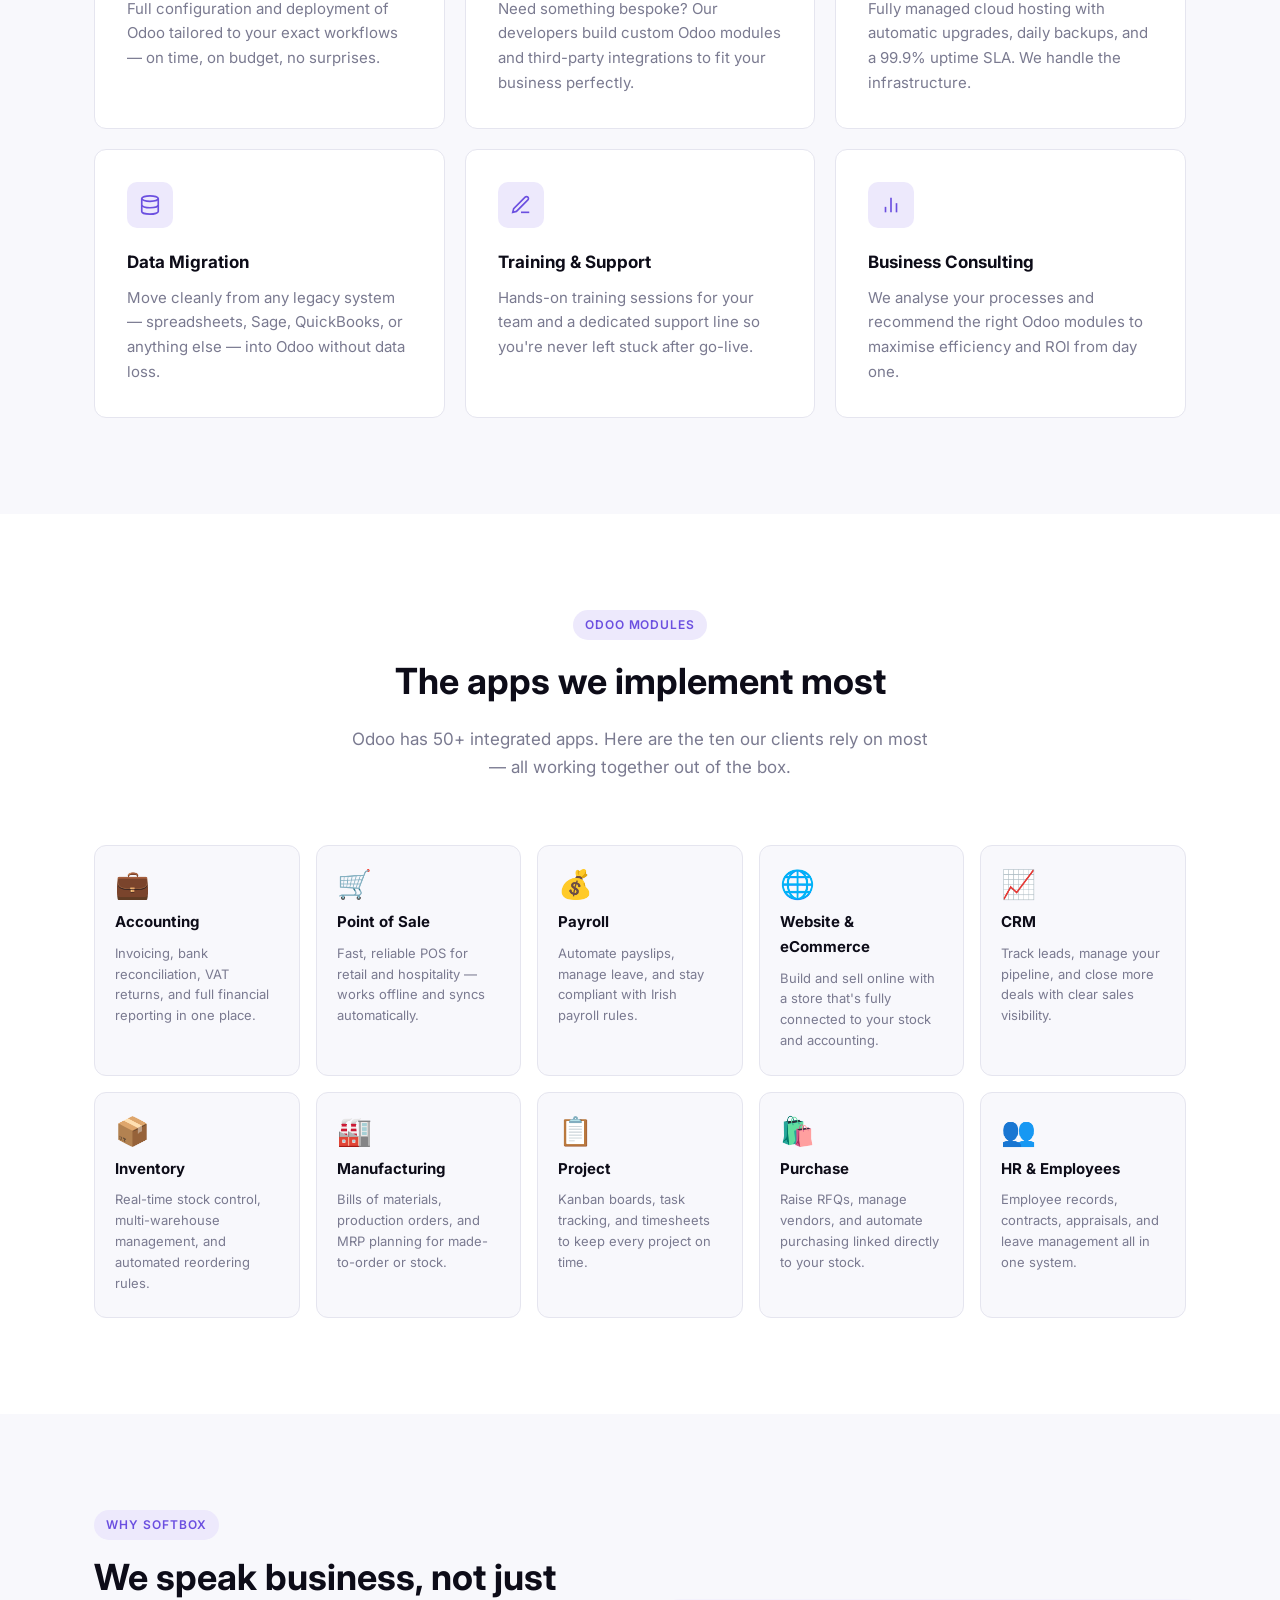
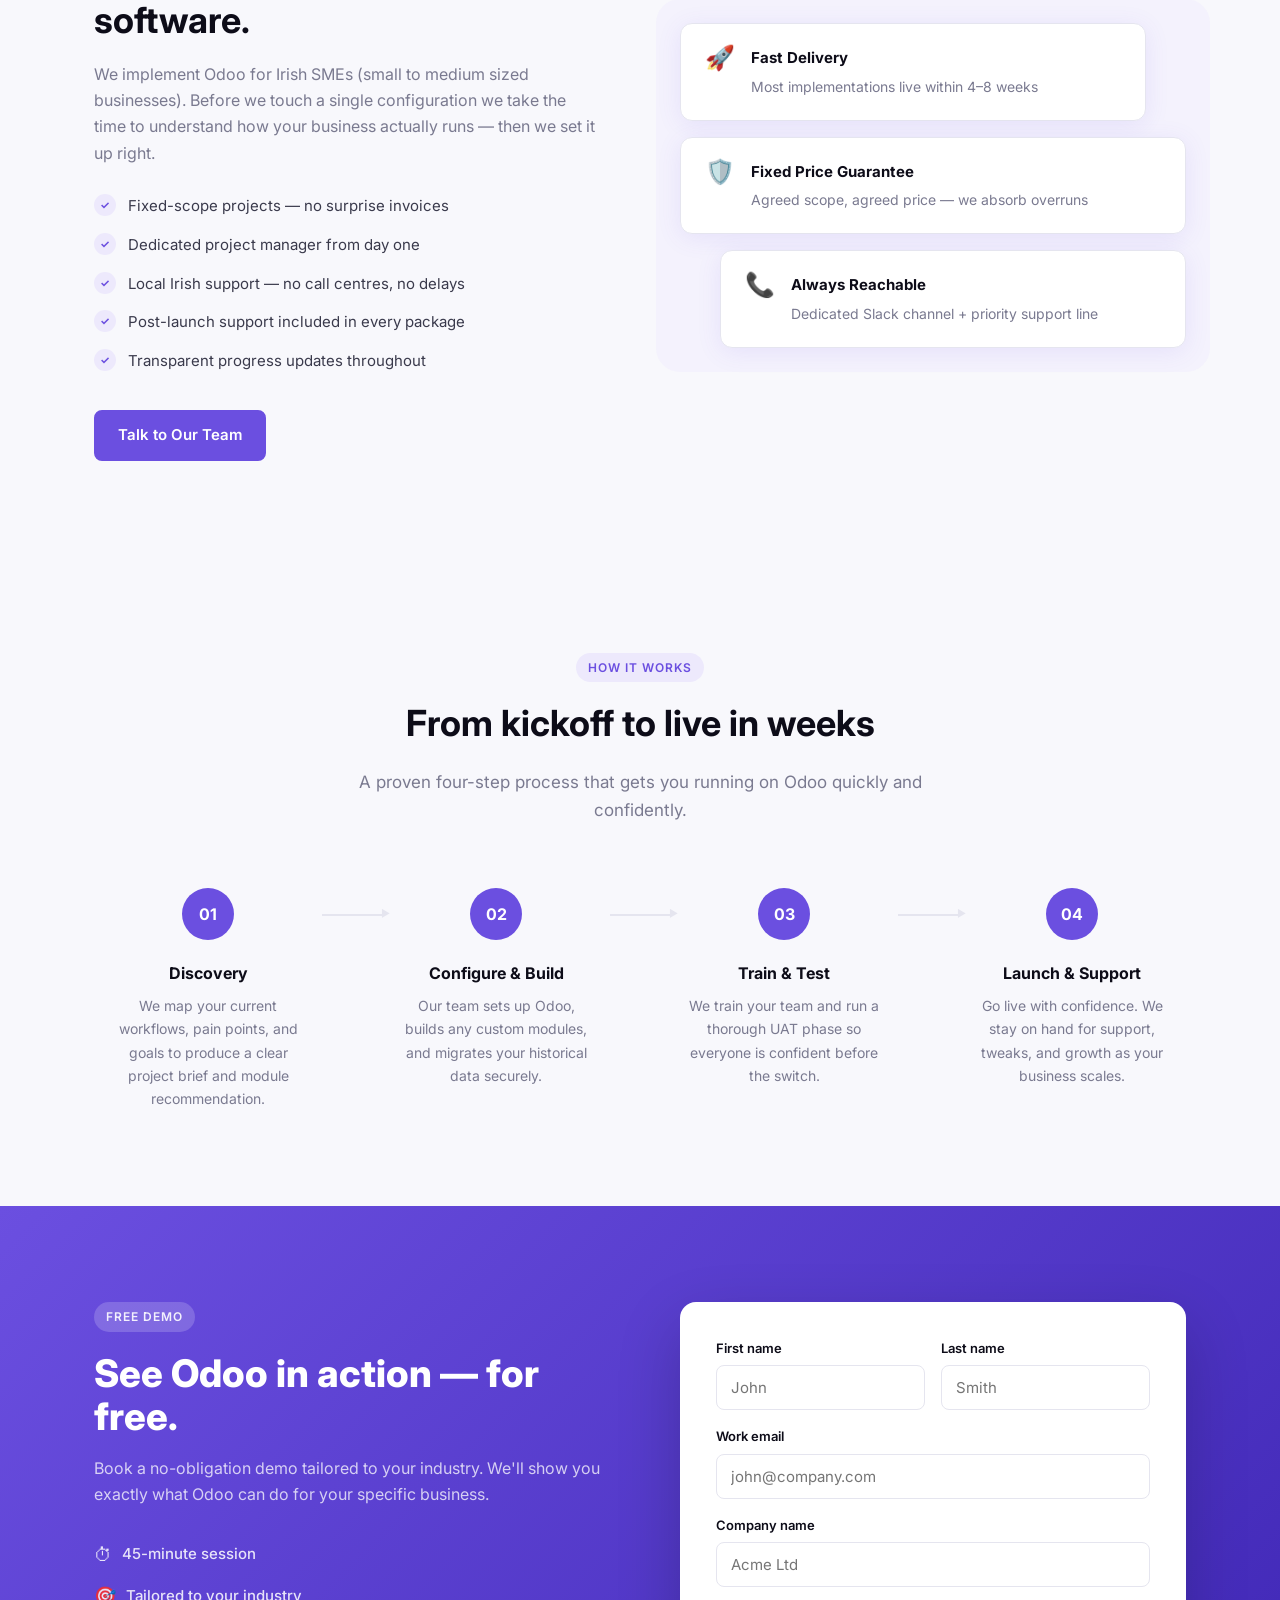
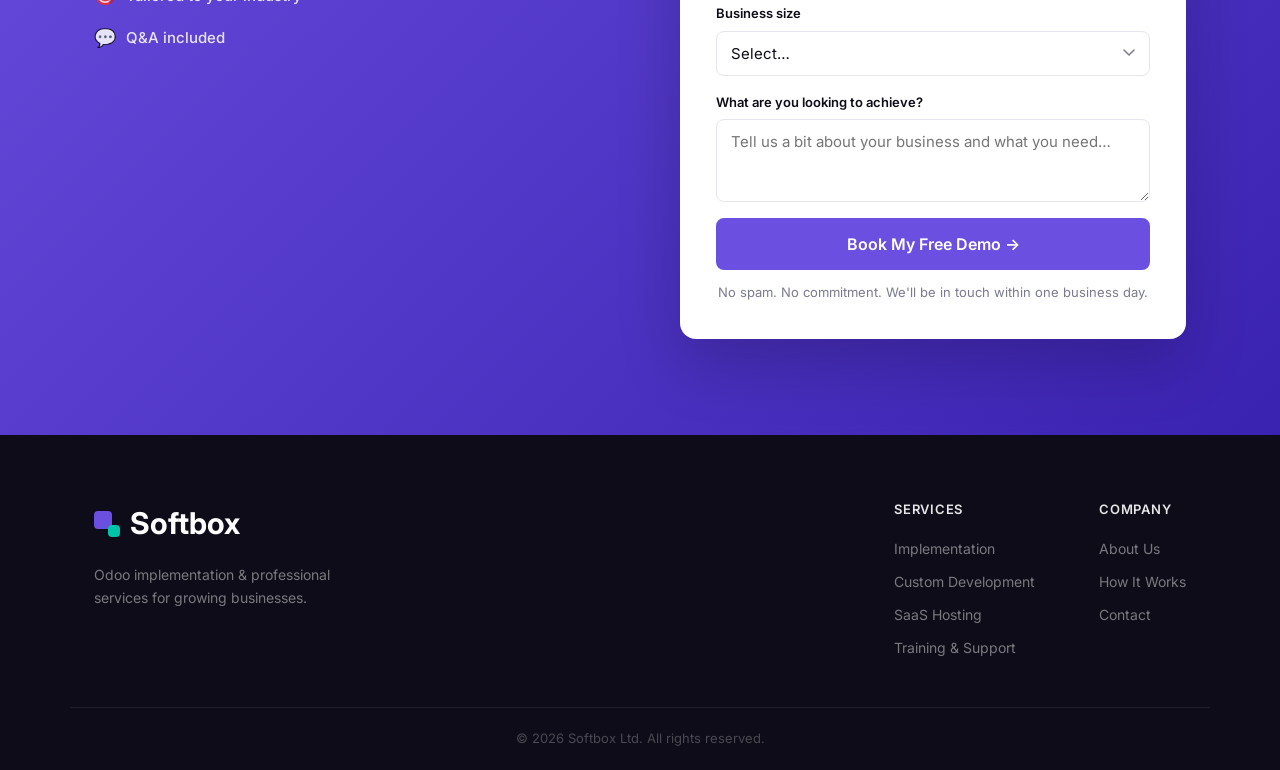
==== commit 8576933d: "changes" ====
--- a/index.html
+++ b/index.html
@@ -46,11 +46,11 @@
       <div class="hero__left">
         <div class="hero__pill">
           <span class="hero__pill-dot"></span>
-          Odoo Implementation Partner
+          Odoo Implementation Specialist
         </div>
         <h1 class="hero__h1">
-          Run your entire business.<br />
-          <span class="grad">One platform.</span>
+          Run your entire business<br />
+          <span class="grad">on one platform.</span>
         </h1>
         <p class="hero__sub">
           Softbox helps growing companies implement, customise, and scale with Odoo —
@@ -62,18 +62,18 @@
         </div>
         <div class="hero__stats">
           <div class="hstat">
-            <div class="hstat__n">50<span>+</span></div>
-            <div class="hstat__l">Clients Onboarded</div>
+            <div class="hstat__n">12<span>+</span></div>
+            <div class="hstat__l">Odoo Modules</div>
           </div>
           <div class="hstat__sep"></div>
           <div class="hstat">
-            <div class="hstat__n">12<span>+</span></div>
-            <div class="hstat__l">Odoo Modules</div>
+            <div class="hstat__n">100<span>%</span></div>
+            <div class="hstat__l">Irish Focused</div>
           </div>
           <div class="hstat__sep"></div>
           <div class="hstat">
-            <div class="hstat__n">98<span>%</span></div>
-            <div class="hstat__l">Satisfaction Rate</div>
+            <div class="hstat__n">Free</div>
+            <div class="hstat__l">Initial Consultation</div>
           </div>
         </div>
       </div>
@@ -176,17 +176,91 @@
     </div>
   </section>
 
+  <!-- ODOO APPS -->
+  <section class="section apps" id="apps">
+    <div class="container">
+      <div class="sh">
+        <span class="tag">Odoo Modules</span>
+        <h2>The apps we implement most</h2>
+        <p>Odoo has 50+ integrated apps. Here are the ten our clients rely on most — all working together out of the box.</p>
+      </div>
+      <div class="apps-grid">
+
+        <div class="app-card">
+          <div class="app-card__icon">💼</div>
+          <h3>Accounting</h3>
+          <p>Invoicing, bank reconciliation, VAT returns, and full financial reporting in one place.</p>
+        </div>
+
+        <div class="app-card">
+          <div class="app-card__icon">🛒</div>
+          <h3>Point of Sale</h3>
+          <p>Fast, reliable POS for retail and hospitality — works offline and syncs automatically.</p>
+        </div>
+
+        <div class="app-card">
+          <div class="app-card__icon">💰</div>
+          <h3>Payroll</h3>
+          <p>Automate payslips, manage leave, and stay compliant with Irish payroll rules.</p>
+        </div>
+
+        <div class="app-card">
+          <div class="app-card__icon">🌐</div>
+          <h3>Website &amp; eCommerce</h3>
+          <p>Build and sell online with a store that's fully connected to your stock and accounting.</p>
+        </div>
+
+        <div class="app-card">
+          <div class="app-card__icon">📈</div>
+          <h3>CRM</h3>
+          <p>Track leads, manage your pipeline, and close more deals with clear sales visibility.</p>
+        </div>
+
+        <div class="app-card">
+          <div class="app-card__icon">📦</div>
+          <h3>Inventory</h3>
+          <p>Real-time stock control, multi-warehouse management, and automated reordering rules.</p>
+        </div>
+
+        <div class="app-card">
+          <div class="app-card__icon">🏭</div>
+          <h3>Manufacturing</h3>
+          <p>Bills of materials, production orders, and MRP planning for made-to-order or stock.</p>
+        </div>
+
+        <div class="app-card">
+          <div class="app-card__icon">📋</div>
+          <h3>Project</h3>
+          <p>Kanban boards, task tracking, and timesheets to keep every project on time.</p>
+        </div>
+
+        <div class="app-card">
+          <div class="app-card__icon">🛍️</div>
+          <h3>Purchase</h3>
+          <p>Raise RFQs, manage vendors, and automate purchasing linked directly to your stock.</p>
+        </div>
+
+        <div class="app-card">
+          <div class="app-card__icon">👥</div>
+          <h3>HR &amp; Employees</h3>
+          <p>Employee records, contracts, appraisals, and leave management all in one system.</p>
+        </div>
+
+      </div>
+    </div>
+  </section>
+
   <!-- WHY SOFTBOX -->
   <section class="section why" id="why">
     <div class="container why__inner">
       <div class="why__left">
         <span class="tag">Why Softbox</span>
         <h2>We speak business, not just software.</h2>
-        <p>Most Odoo partners focus on code. We focus on outcomes. Before we touch a single configuration we take the time to understand how your business actually runs.</p>
+        <p>We implement Odoo for Irish SMEs (small to medium sized businesses). Before we touch a single configuration we take the time to understand how your business actually runs — then we set it up right.</p>
         <ul class="checklist">
           <li><span class="tick">✓</span> Fixed-scope projects — no surprise invoices</li>
           <li><span class="tick">✓</span> Dedicated project manager from day one</li>
-          <li><span class="tick">✓</span> Certified consultants with real industry experience</li>
+          <li><span class="tick">✓</span> Local Irish support — no call centres, no delays</li>
           <li><span class="tick">✓</span> Post-launch support included in every package</li>
           <li><span class="tick">✓</span> Transparent progress updates throughout</li>
         </ul>
--- a/style.css
+++ b/style.css
@@ -382,9 +382,40 @@
 .svc-card p  { color: var(--muted); font-size: 15px; line-height: 1.65; }
 
 /* ============================================================
+   ODOO APPS
+   ============================================================ */
+.apps { background: var(--white); }
+
+.apps-grid {
+  display: grid;
+  grid-template-columns: repeat(auto-fill, minmax(200px, 1fr));
+  gap: 16px;
+}
+
+.app-card {
+  background: var(--bg);
+  border: 1px solid var(--border);
+  border-radius: var(--r);
+  padding: 24px 20px;
+  transition: box-shadow .2s, transform .2s, border-color .2s;
+}
+.app-card:hover {
+  box-shadow: var(--shadow);
+  transform: translateY(-3px);
+  border-color: var(--brand-light);
+}
+.app-card__icon {
+  font-size: 28px;
+  margin-bottom: 12px;
+  line-height: 1;
+}
+.app-card h3 { font-size: 15px; font-weight: 700; color: var(--dark); margin-bottom: 8px; }
+.app-card p  { color: var(--muted); font-size: 13px; line-height: 1.6; }
+
+/* ============================================================
    WHY SOFTBOX
    ============================================================ */
-.why { background: var(--white); }
+.why { background: var(--bg); }
 
 .why__inner {
   display: grid;
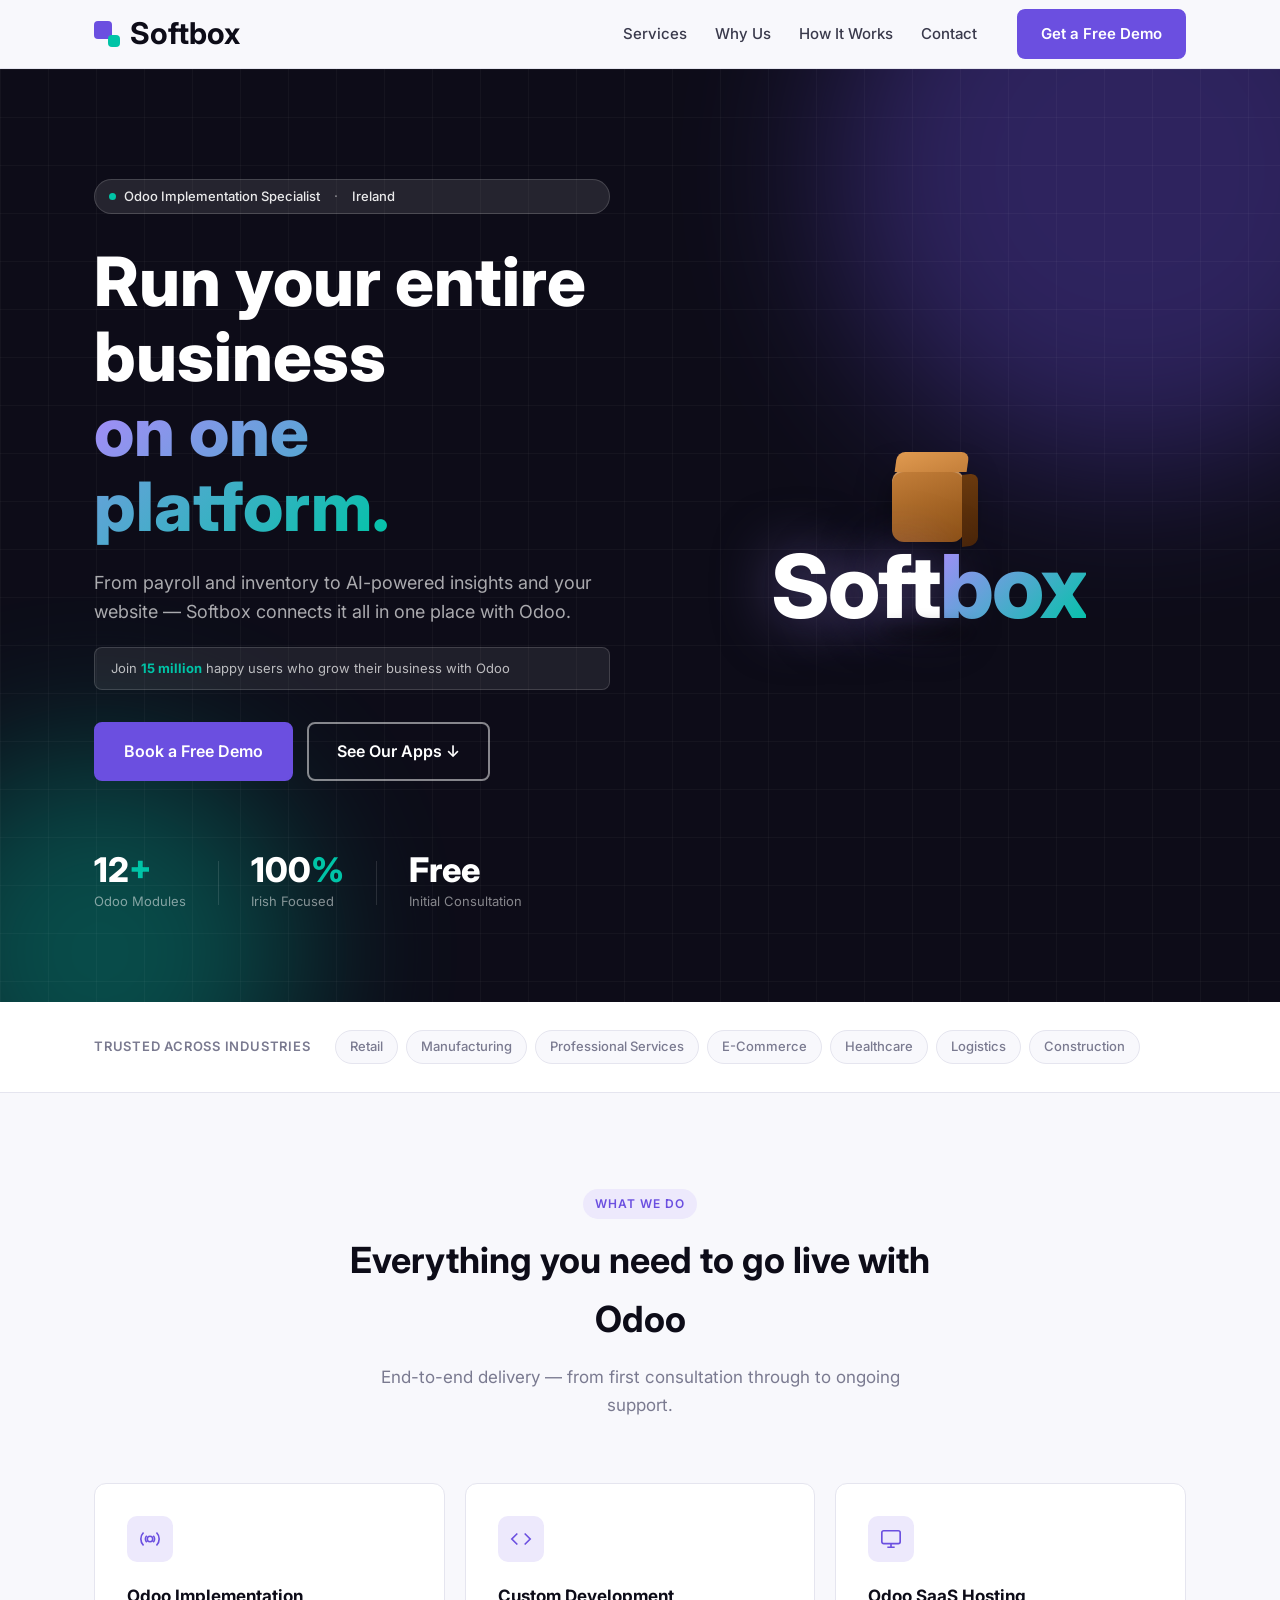
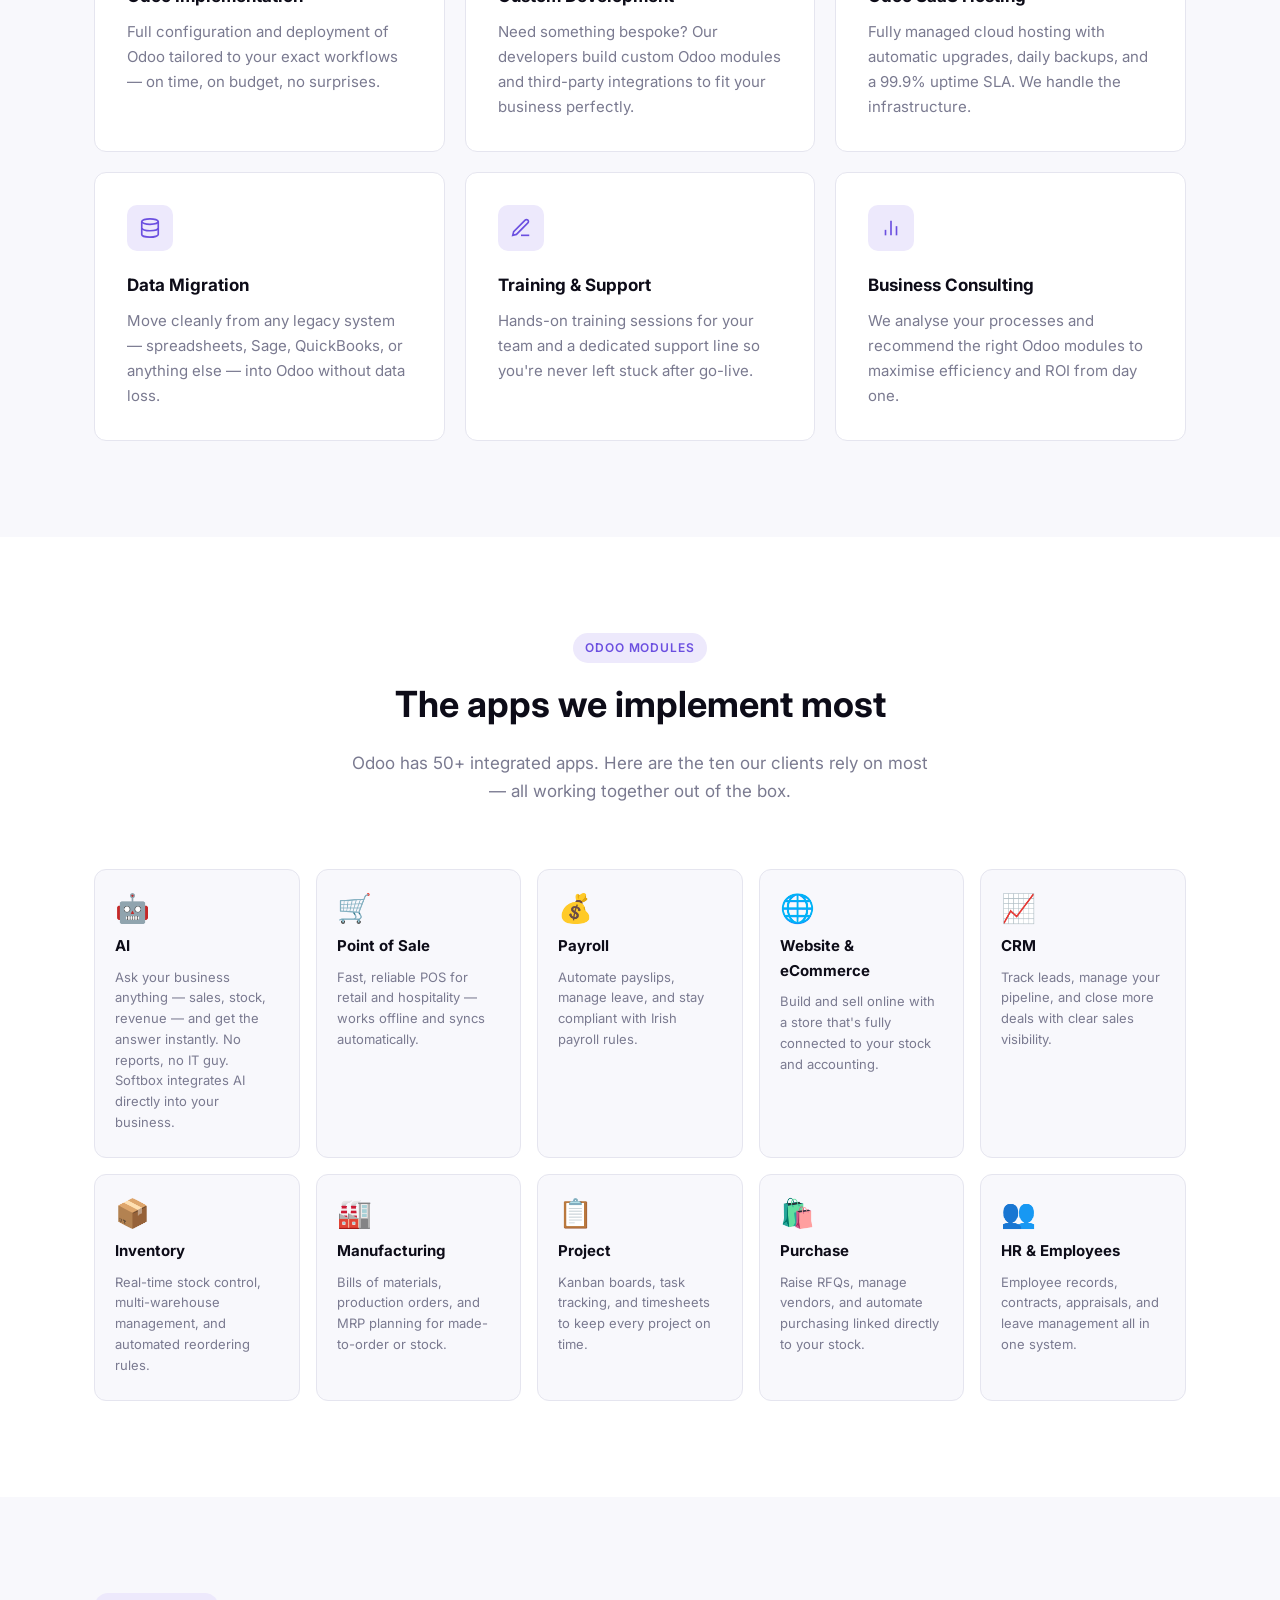
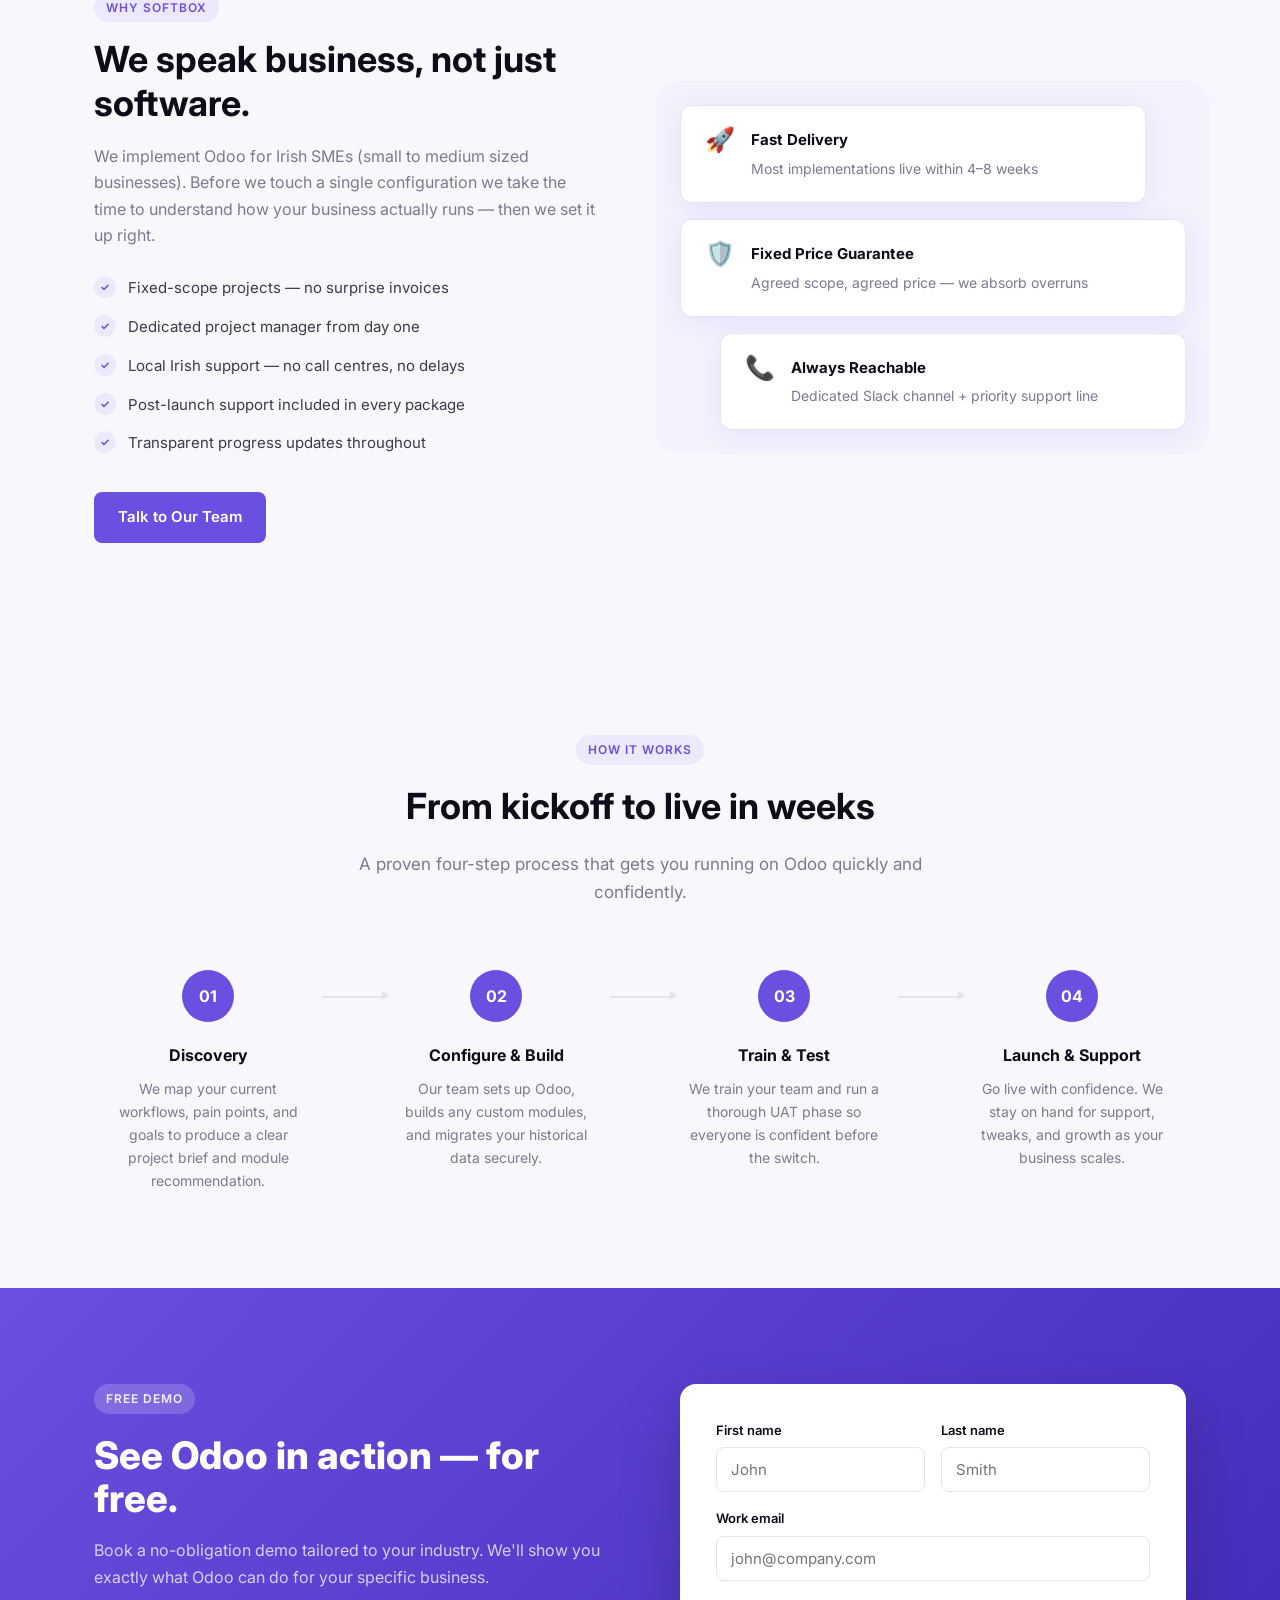
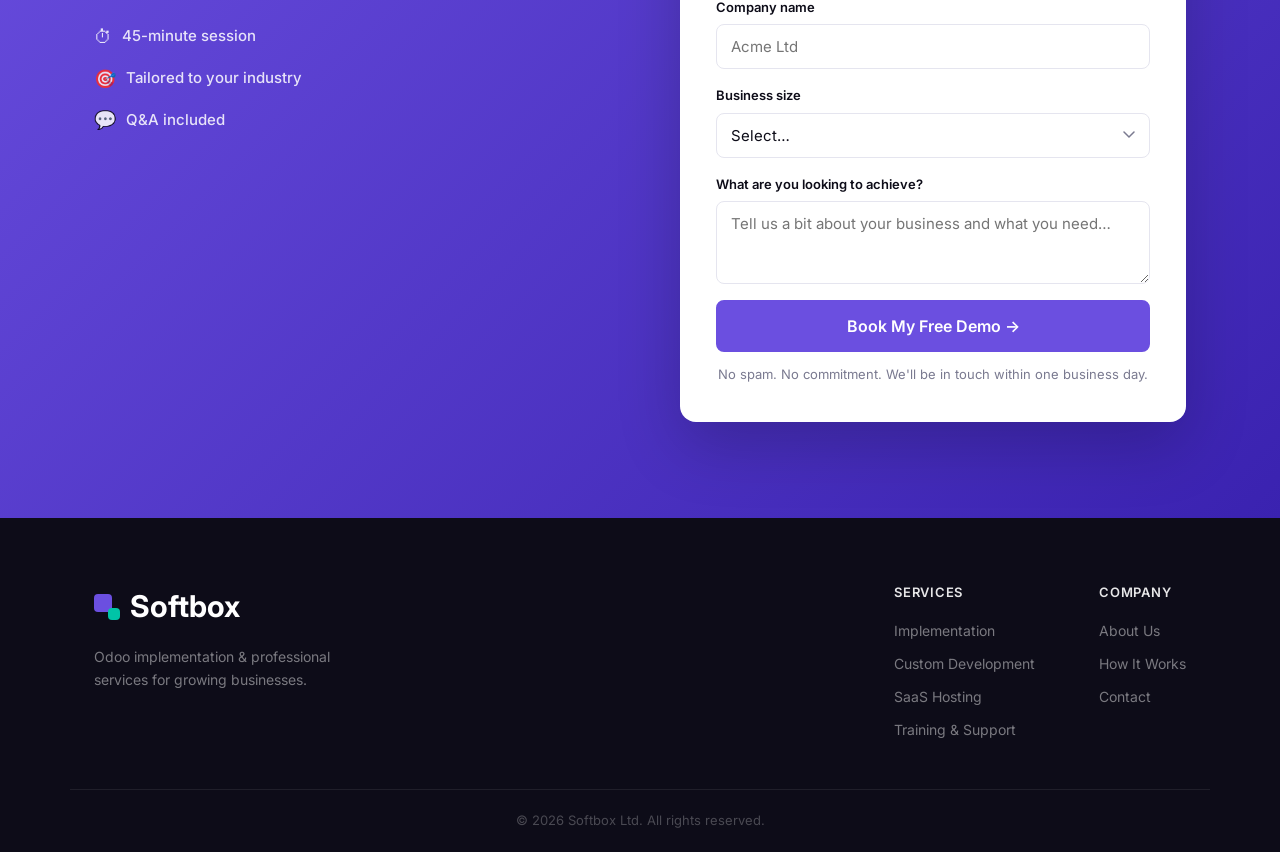
==== commit 0941ef72: "final touches softboxweb" ====
--- a/index.html
+++ b/index.html
@@ -46,19 +46,22 @@
       <div class="hero__left">
         <div class="hero__pill">
           <span class="hero__pill-dot"></span>
-          Odoo Implementation Specialist
+          Odoo Implementation Specialist <span class="hero__pill-sep">·</span> Ireland
         </div>
         <h1 class="hero__h1">
           Run your entire business<br />
           <span class="grad">on one platform.</span>
         </h1>
         <p class="hero__sub">
-          Softbox helps growing companies implement, customise, and scale with Odoo —
-          the world's most complete open-source business software.
+          From payroll and inventory to AI-powered insights and your website —
+          Softbox connects it all in one place with Odoo.
         </p>
+        <div class="hero__badge">
+          <span class="hero__badge-text">Join <strong>15 million</strong> happy users who grow their business with Odoo</span>
+        </div>
         <div class="hero__btns">
           <a href="#contact" class="btn btn--primary btn--lg">Book a Free Demo</a>
-          <a href="#services" class="btn btn--outline btn--lg">See What We Do</a>
+          <a href="#apps" class="btn btn--outline btn--lg">See Our Apps ↓</a>
         </div>
         <div class="hero__stats">
           <div class="hstat">
@@ -187,9 +190,9 @@
       <div class="apps-grid">
 
         <div class="app-card">
-          <div class="app-card__icon">💼</div>
-          <h3>Accounting</h3>
-          <p>Invoicing, bank reconciliation, VAT returns, and full financial reporting in one place.</p>
+          <div class="app-card__icon">🤖</div>
+          <h3>AI</h3>
+          <p>Ask your business anything — sales, stock, revenue — and get the answer instantly. No reports, no IT guy. Softbox integrates AI directly into your business.</p>
         </div>
 
         <div class="app-card">
@@ -351,8 +354,7 @@
         </div>
       </div>
       <div class="contact__right">
-        <!-- Replace YOUR_FORM_ID with your Formspree form ID after signing up at formspree.io -->
-        <form class="form" action="https://formspree.io/f/YOUR_FORM_ID" method="POST">
+        <form class="form" action="https://formspree.io/f/xeepwyql" method="POST">
           <div class="form__row">
             <div class="form__group">
               <label for="fname">First name</label>
--- a/style.css
+++ b/style.css
@@ -278,11 +278,33 @@
   -webkit-text-fill-color: transparent;
   background-clip: text;
 }
+.hero__pill-sep {
+  margin: 0 6px;
+  opacity: .5;
+}
 .hero__sub {
   font-size: 18px;
   color: rgba(255,255,255,.65);
   max-width: 520px;
-  margin-bottom: 42px;
+  margin-bottom: 20px;
+}
+.hero__badge {
+  display: inline-flex;
+  align-items: center;
+  gap: 10px;
+  background: rgba(255,255,255,.08);
+  border: 1px solid rgba(255,255,255,.15);
+  border-radius: 8px;
+  padding: 10px 16px;
+  margin-bottom: 32px;
+}
+.hero__badge-text {
+  font-size: 13px;
+  color: rgba(255,255,255,.7);
+}
+.hero__badge-text strong {
+  color: var(--accent);
+  font-weight: 700;
 }
 .hero__btns {
   display: flex;
@@ -411,7 +433,6 @@
 }
 .app-card h3 { font-size: 15px; font-weight: 700; color: var(--dark); margin-bottom: 8px; }
 .app-card p  { color: var(--muted); font-size: 13px; line-height: 1.6; }
-
 /* ============================================================
    WHY SOFTBOX
    ============================================================ */
